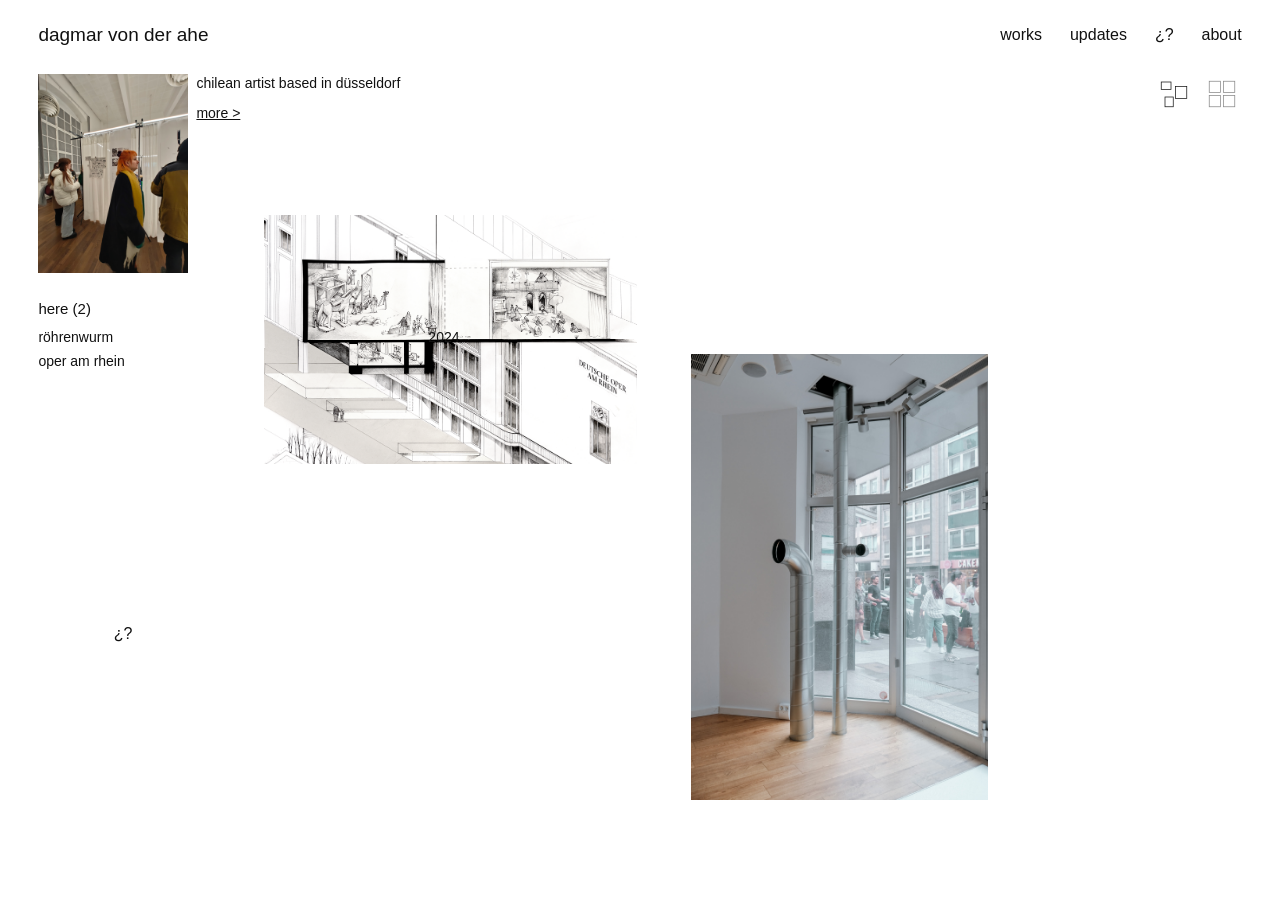
==== index.html @ 5eaac3ed "Add files via upload" ====
<!doctype html><html lang="en"><head><meta charset="utf-8"><meta name="viewport" content="width=device-width,initial-scale=1"><meta name="description" content="Dagmar von der Ahe — artistic and architectural practice"><title>Dagmar von der Ahe — Archive</title><link rel="stylesheet" href="style.css?v=22"><script defer src="script.js?v=22"></script></head><body><header><a class="brand" href="#home">Dagmar von der Ahe<span></span></a><nav aria-label="Main navigation"><a href="#works">Works</a><a href="#news">Updates</a><a href="#notebook" aria-label="Notebook">¿?</a><a href="#about">About</a></nav></header><main id="app" tabindex="-1"><p>Loading archive…</p><noscript>Please enable JavaScript to view the portfolio.</noscript></main><dialog id="project-dialog" aria-labelledby="project-title"><div class="dialog-bar"><button id="close-project" type="button" aria-label="Close project">×</button></div><div id="project-content"></div></dialog><dialog id="lightbox" aria-label="Image gallery"><button id="light-close" aria-label="Close gallery">×</button><button id="light-prev" aria-label="Previous image">&lt;</button><figure><img id="light-image" alt=""><figcaption id="light-caption"></figcaption></figure><button id="light-next" aria-label="Next image">&gt;</button></dialog></body></html>
---- style.css ----
:root{--paper:#f3f1eb;--ink:#24251f;--line:#b8b6ad;--accent:#a43e27}*{box-sizing:border-box}body{margin:0;background:var(--paper);color:var(--ink);font:13px/1.6 'Courier New',Courier,monospace;min-height:100vh;display:flex;flex-direction:column;padding:24px 4vw}a{color:inherit;text-decoration:none}a:hover,button:hover{color:var(--accent)}a:focus-visible,button:focus-visible{outline:2px solid var(--accent);outline-offset:4px}header,footer{display:flex;justify-content:space-between;align-items:baseline;gap:16px;border-bottom:1px solid var(--ink);padding:8px 0 16px}header nav{display:flex;gap:22px}.brand{font-weight:bold}.brand span,.muted{color:#67665f;font-weight:normal}main{flex:1;max-width:1600px;width:100%;margin:auto;padding:55px 0 90px}footer{border-top:1px solid var(--ink);border-bottom:0;font-size:11px;padding:12px 0}h1,h2,p{margin:0}h1{font-size:clamp(25px,4vw,53px);line-height:1.12;font-weight:400;letter-spacing:-.065em}h2{font-size:15px;font-weight:400}.intro{display:grid;grid-template-columns:1fr 1fr;gap:32px;align-items:end;margin-bottom:70px}.intro p{max-width:440px}.eyebrow{font-size:11px;text-transform:uppercase;letter-spacing:.07em;color:var(--accent);margin-bottom:12px}.toolbar{display:flex;justify-content:space-between;align-items:center;border-bottom:1px solid var(--ink);padding:8px 0;gap:12px}button{font:inherit;color:inherit;background:none;border:0;cursor:pointer;padding:4px 8px}button[aria-pressed=true]{background:var(--ink);color:var(--paper)}.archive{display:grid;grid-template-columns: minmax(0,1.5fr) minmax(0,1fr);gap:4vw}.project-row{display:grid;grid-template-columns:38px 58px 1fr minmax(80px,120px) 18px;gap:10px;align-items:baseline;border-bottom:1px solid var(--line);padding:17px 0}.project-row:hover,.project-row:focus{color:var(--accent)}.project-row .name{font-size:15px}.preview{position:sticky;top:25px;align-self:start;padding-top:20px}.frame{position:relative;aspect-ratio:4/3;background:#e5e2d9;overflow:hidden;display:flex;align-items:center;justify-content:center}.frame img{width:100%;height:100%;object-fit:cover}.placeholder{width:100%;height:100%;display:flex;align-items:center;justify-content:center;position:relative;color:#77766c;background:repeating-linear-gradient(135deg,transparent 0 28px,#d9d6cc 29px 30px,transparent 31px 58px)}.placeholder:after{content:'IMAGE PENDING';background:var(--paper);padding:6px 10px;font-size:10px;letter-spacing:.1em}.preview-caption{display:flex;justify-content:space-between;gap:8px;margin-top:10px}.grid{display:grid;grid-template-columns:repeat(3,minmax(0,1fr));gap:42px 24px;padding-top:24px}.tile:nth-child(3n+2){margin-top:36px}.tile .name{display:block;margin-top:8px;font-size:15px}.detail-top{display:grid;grid-template-columns:1fr 1fr;gap:40px;margin:45px 0}.description{white-space:pre-wrap;max-width:65ch}.gallery{display:grid;grid-template-columns:1fr 1fr;gap:24px;margin-top:35px}.gallery img{width:100%;height:auto;display:block}.gallery figure{margin:0}.back{display:inline-block;border-bottom:1px solid;margin-bottom:15px}.news-item{padding:24px 0;border-bottom:1px solid var(--line)}.news-item p{white-space:pre-wrap}.info{max-width:680px}.info h1{margin-bottom:35px}.info p{white-space:pre-wrap;margin-bottom:24px}.error{padding:25px;border:1px solid var(--accent)}@media(max-width:760px){body{padding:14px 5vw}header{flex-wrap:wrap}header nav{gap:16px}.brand span{display:none}main{padding:35px 0 60px}.intro,.detail-top{grid-template-columns:1fr;gap:16px;margin-bottom:32px}.archive{grid-template-columns:1fr}.preview{display:none}.project-row{grid-template-columns:28px 44px 1fr 15px;gap:7px}.project-row .category{display:none}.grid{grid-template-columns:1fr 1fr;gap:24px 14px}.tile:nth-child(3n+2){margin-top:0}.gallery{grid-template-columns:1fr}footer{flex-wrap:wrap}}@media(prefers-reduced-motion:no-preference){a,button{transition:color .15s}}
/* V3: readable editorial typography, expressive layout */
:root{--paper:#f5f2e9;--ink:#22231f;--line:#aaa99f;--accent:#9e3524;--mono:ui-monospace,'Courier New',monospace}
body{font:17px/1.65 Arial,Helvetica,sans-serif;padding:24px 5vw;max-width:1800px;margin:auto}.brand{font:600 19px/1.3 Arial,Helvetica,sans-serif}.brand span{display:none}header nav{gap:28px}header nav a{font-size:16px;padding:7px 0}header{align-items:center}main{padding-top:64px}h1{font-size:clamp(38px,6.3vw,88px);letter-spacing:-.055em;line-height:1.02;max-width:13ch}h2{font-size:22px;line-height:1.3}.intro{grid-template-columns:minmax(0,1.7fr) minmax(0,1fr);align-items:end;gap:5vw;margin-bottom:80px}.intro p:not(.eyebrow){font-size:19px;line-height:1.55;max-width:34ch}.eyebrow,.muted,.preview-caption,footer{font-family:var(--mono);font-size:13px;color:#55564e;letter-spacing:0}.eyebrow{color:var(--accent);margin-bottom:18px}.toolbar{padding:12px 0;font-size:15px;font-weight:600}.toolbar button{font-weight:400;padding:8px 14px}.archive{grid-template-columns:minmax(0,1.25fr) minmax(0,1fr);gap:5vw}.project-row{grid-template-columns:30px minmax(0,1fr) 56px 24px;gap:12px;padding:24px 0;align-items:center}.project-row .name{grid-column:2;grid-row:1;font-size:clamp(19px,2.2vw,29px);line-height:1.2;letter-spacing:-.035em}.project-row .number{grid-column:1;grid-row:1;font:13px var(--mono)}.project-row .year{grid-column:3;grid-row:1;font:13px var(--mono)}.project-row .category{grid-column:2;grid-row:2;font-size:13px}.project-row .arrow{grid-column:4;grid-row:1;font-size:22px}.project-row:hover,.project-row:focus-visible{background:#eae5d9}.preview{padding-top:24px}.preview .frame{aspect-ratio:4/5;max-height:65vh}.preview-caption{border-left:3px solid var(--accent);padding-left:12px}.placeholder:after{font:12px var(--mono);letter-spacing:0}.grid{grid-template-columns:repeat(12,minmax(0,1fr));gap:44px 24px}.tile{grid-column:span 6}.tile:nth-child(3n+2){margin-top:65px;grid-column:span 5}.tile:nth-child(3n+3){grid-column:span 7}.tile .name{font-size:23px;line-height:1.3}.detail-top{align-items:start}.description,.info p{font-size:19px;line-height:1.7;max-width:60ch}.detail-top+ .frame{aspect-ratio:auto;min-height:180px}.detail-top+ .frame img{height:auto;max-height:85vh;object-fit:contain}.detail-top+ .frame .placeholder{min-height:260px}.gallery figcaption{font:13px/1.5 var(--mono);padding-top:8px}.back{font-size:16px}.news-item h2{margin:8px 0}.info h1{max-width:none}.info a{text-decoration:underline}footer{color:#55564e}button:focus-visible,a:focus-visible{outline-offset:3px}
@media(max-width:760px){body{padding:16px 5vw;font-size:16px}header nav{gap:18px}.brand{font-size:18px}main{padding-top:44px}.intro{grid-template-columns:1fr;gap:24px;margin-bottom:42px}.intro p:not(.eyebrow){font-size:17px}.archive{grid-template-columns:1fr}.project-row{grid-template-columns:24px minmax(0,1fr) 44px 18px;gap:7px;padding:19px 0}.project-row .name{font-size:22px}.project-row .category{display:block}.grid{grid-template-columns:1fr;gap:32px}.tile,.tile:nth-child(3n+2),.tile:nth-child(3n+3){grid-column:1;margin:0}.detail-top{grid-template-columns:1fr}.description,.info p{font-size:17px}.toolbar button{padding:6px 9px}}

/* V4 — white, Helvetica Roman throughout */
:root{--paper:#fff;--ink:#171717;--line:#d0d0d0;--accent:#171717;--mono:Helvetica,Arial,sans-serif}
body,.brand,.eyebrow,.muted,.preview-caption,footer,.project-row .number,.project-row .year,.placeholder:after,.gallery figcaption{font-family:Helvetica,Arial,sans-serif;font-weight:400}
.toolbar,.brand{font-weight:400}h1{letter-spacing:-.045em} .project-row .name{letter-spacing:-.025em} .eyebrow,.muted,.preview-caption,footer{color:#555} .project-row:hover,.project-row:focus-visible{background:#f5f5f5} .project-row:hover .name{text-decoration:underline;text-underline-offset:4px} .frame{background:#f5f5f5}.placeholder{color:#666;background:repeating-linear-gradient(135deg,transparent 0 28px,#e5e5e5 29px 30px,transparent 31px 58px)}.preview-caption{border-left:1px solid #171717}.toolbar button[aria-pressed=true]{background:#171717;color:#fff}

/* Homepage portrait and short biography */
.home-bio{grid-template-columns:minmax(0,1fr) minmax(0,1fr);align-items:center;gap:clamp(24px,5vw,80px);margin-bottom:70px}.home-bio .intro-photo{aspect-ratio:4/3;width:100%;max-width:460px}.home-bio .bio-copy{max-width:390px}.home-bio .bio-copy p{font-size:17px;line-height:1.55;max-width:38ch;white-space:pre-wrap}.bio-copy a{display:inline-block;font-size:14px;margin-top:18px;text-decoration:underline;text-underline-offset:3px}.home-bio .placeholder:after{content:'ADD A PHOTOGRAPH'}@media(max-width:760px){.home-bio{grid-template-columns:1fr;gap:24px;margin-bottom:42px}.home-bio .intro-photo{max-width:100%}.home-bio .bio-copy p{font-size:16px}}

/* V6: scattered project photographs, without obscuring the biography or index. */
.scatter-section{margin:0 0 64px}.scatter-heading{display:flex;justify-content:space-between;align-items:center;font-size:14px;color:#555}.scatter-heading button{text-decoration:underline;text-underline-offset:3px}.scatter-field{position:relative;height:clamp(440px,52vw,680px);margin-top:12px}.scatter-card{position:absolute;left:var(--x);top:var(--y);width:var(--w);display:block;font-size:12px;line-height:1.35}.scatter-photo{width:100%;aspect-ratio:4/3;overflow:hidden;background:#f5f5f5}.scatter-photo img{width:100%;height:100%;object-fit:contain;display:block}.scatter-card span{display:block;margin-top:6px;overflow-wrap:anywhere}.scatter-card:hover span,.scatter-card:focus-visible span{text-decoration:underline}.scatter-empty{display:grid;place-items:center;height:100%;color:#777;font-size:11px}.scatter-card:hover img{opacity:.82}.home-bio{margin-bottom:40px}@media(max-width:760px){.scatter-field{height:var(--mobile-height)}.scatter-card{left:var(--mx);top:var(--my);width:38%;max-width:170px}.scatter-photo{height:110px;aspect-ratio:auto}.scatter-section{margin-bottom:30px}.scatter-card span{font-size:12px}.home-bio{margin-bottom:30px}}
/* V7: full-page exhibition canvas, ordered alternative, and project dialog */
body{max-width:none;padding:18px 3vw;font:16px/1.5 Helvetica,Arial,sans-serif}header{padding:5px 0 14px}main{max-width:none;padding:20px 0 35px}.wall-tools{display:flex;justify-content:space-between;align-items:center;gap:12px;font-size:14px;margin-bottom:18px}.wall-tools button{border:1px solid #171717;padding:7px 12px;margin-left:5px}.wall{position:relative;width:100%;isolation:isolate}.wall-bio{position:absolute;top:0;left:0;width:57%;display:grid;grid-template-columns:minmax(90px,130px) minmax(0,330px);gap:18px;align-items:start;font-size:14px;line-height:1.5}.wall-bio a{display:inline-block;margin-top:10px;text-decoration:underline}.wall-portrait{aspect-ratio:4/3;background:#f5f5f5;overflow:hidden}.wall-portrait img{width:100%;height:100%;object-fit:cover}.wall-portrait .placeholder:after{content:'Portrait';font-size:11px}.wall-card{position:absolute;display:block;font-size:13px;line-height:1.3}.wall-card>span{display:block;margin-top:6px;overflow-wrap:anywhere}.wall-card small{display:block;color:#555;font-size:11px;margin-top:3px}.wall-card:hover>span{text-decoration:underline}.wall-photo{aspect-ratio:4/3;background:#f5f5f5;overflow:hidden}.wall-photo img{width:100%;height:100%;object-fit:contain;display:block}.wall-empty{display:grid;place-items:center;height:100%;color:#666;font-size:11px}.wall.ordered{display:grid;grid-template-columns:repeat(auto-fit,minmax(175px,1fr));gap:30px;min-height:0!important}.ordered .wall-bio{position:static;grid-column:1/-1;width:100%;margin-bottom:12px}.ordered .wall-card{position:static;width:100%!important}.ordered .wall-photo{aspect-ratio:4/3}.modal-open{overflow:hidden}dialog{border:1px solid #171717;background:#fff;color:#171717;width:min(900px,calc(100% - 36px));max-height:90dvh;padding:0;overflow:auto;font:16px/1.6 Helvetica,Arial,sans-serif}dialog::backdrop{background:rgba(255,255,255,.82)}.dialog-bar{position:sticky;top:0;background:#fff;display:flex;justify-content:space-between;align-items:center;border-bottom:1px solid #ddd;padding:12px 24px;z-index:2;font-size:14px}.dialog-bar button{border:1px solid #171717}#project-content{padding:30px clamp(20px,5vw,60px) 50px}.modal-heading h1{font-size:clamp(30px,5vw,54px);max-width:none;margin:12px 0 24px}.modal-heading p{margin:12px 0}.modal-cover{margin-top:28px}.modal-cover img{display:block;width:100%;max-height:70vh;object-fit:contain}.modal-heading .description{font-size:17px}dialog .gallery{gap:18px}@media(max-width:760px){body{padding:14px 4vw}.wall-bio{width:100%;grid-template-columns:90px 1fr;gap:14px;font-size:13px}.wall-tools{font-size:12px}.wall-tools button{padding:6px 9px}.wall.ordered{grid-template-columns:repeat(2,minmax(0,1fr));gap:18px}.wall-card{font-size:12px}.wall-card small{font-size:10px}.dialog-bar{padding:10px 16px}}
/* V8: larger photographic fragments, readable archive and category controls. */
.wall-bio{width:min(580px,65%);z-index:3;grid-template-columns:minmax(95px,145px) minmax(0,1fr);gap:16px;pointer-events:none}.wall-bio a,.wall-bio button,.wall-bio .wall-portrait{pointer-events:auto}.wall-bio .bio-text p,.wall-bio .bio-text>a,.bio-works h2,.bio-works .works-table th,.bio-works .works-table td{background:rgba(255,255,255,.94)}.bio-works{grid-column:1/-1;max-width:580px}.bio-works h2{font-size:15px;padding:8px 0}.wall-card{z-index:1;font-size:14px}.wall-card:hover,.wall-card:focus-visible{z-index:4}.wall-photo{aspect-ratio:4/3;background:transparent}.wall-card>span,.wall-card small{background:#fff;width:fit-content}.wall-card img{object-fit:contain}.ordered-archive h1{font-size:32px;margin:12px 0 24px}.category-filters{display:flex;flex-wrap:wrap;align-items:center;gap:12px 20px;margin-bottom:24px;font-size:14px}.category-filters label{cursor:pointer;white-space:nowrap}.category-filters input{accent-color:#171717}.category-filters button{text-decoration:underline}.works-table{width:100%;border-collapse:collapse;text-align:left;font-size:14px;table-layout:auto}.works-table th{font-weight:400;color:#555;border-bottom:1px solid #171717}.works-table th button{padding:8px 0;text-align:left}.works-table td{border-bottom:1px solid #ddd;padding:9px 10px 9px 0;vertical-align:middle}.works-table a{display:inline-block}.works-table a:hover{text-decoration:underline}.works-table th:nth-last-child(2){min-width:50px}.works-table.with-thumbs{font-size:17px}.with-thumbs td{padding:12px 16px 12px 0}.table-thumb{width:100px;aspect-ratio:4/3;display:block!important;background:#f5f5f5}.table-thumb img{width:100%;height:100%;object-fit:contain;display:block}.table-thumb .placeholder:after{content:''}.bio-works .works-table{font-size:13px}.bio-works .works-table td{padding:6px 8px 6px 0}.bio-works .works-table a{margin:0;text-decoration:none}.bio-works .works-table a:hover{text-decoration:underline}@media(max-width:650px){.wall-bio{width:100%;grid-template-columns:90px 1fr;position:absolute}.wall-card{font-size:12px}.works-table.with-thumbs{font-size:13px}.with-thumbs td{padding:8px 5px 8px 0}.table-thumb{width:58px}.works-table th button{font-size:12px}.bio-works .works-table{font-size:12px}.category-filters{gap:8px 12px}}
/* V9 */
header{border-bottom:0} .wall-tools button,.wall-tools button[aria-pressed=true]{border:0;background:transparent;color:#171717;padding:5px 8px}.wall-tools button svg{width:30px;height:30px;display:block}.wall-tools button[aria-pressed=false]{opacity:.5}.wall-tools button:hover{opacity:1}.wall-bio .bio-text p,.wall-bio .bio-text>a,.bio-works h2,.bio-works td,.bio-works th{background:transparent!important}.bio-works ul{list-style:none;padding:0;margin:0}.bio-works li{margin:5px 0}.bio-works li a{margin:0;text-decoration:none}.bio-works li a:hover{text-decoration:underline}.bio-works h2{margin-bottom:8px}.wall-card>span,.wall-card small{background:transparent}.wall-card:hover,.wall-card:focus-visible{z-index:2}.wall-bio .bio-text{pointer-events:none}.wall-bio a{pointer-events:auto}.dialog-bar{border:0;justify-content:flex-end;padding:8px 18px;height:48px}.dialog-bar button{border:0;background:none;font-size:28px;line-height:1}.modal-heading h1{font-size:36px;letter-spacing:-.025em;margin:0 0 18px}.modal-heading .description{font-size:16px;line-height:1.55;white-space:pre-wrap;max-width:70ch}#project-content{padding:0 clamp(20px,5vw,60px) 45px}.project-meta{display:grid;grid-template-columns:repeat(auto-fit,minmax(135px,1fr));gap:12px 24px;margin:0 0 24px;font-size:14px}.project-meta dt{color:#666}.project-meta dd{margin:0;white-space:pre-wrap}.project-gallery{display:grid;grid-template-columns:repeat(2,minmax(0,1fr));gap:28px;margin-top:30px;align-items:start}.project-gallery figure{margin:0}.project-gallery figure:first-child{grid-column:1/-1}.image-open{display:block;width:100%;padding:0;cursor:zoom-in}.image-open img{display:block;width:100%;height:auto;object-fit:contain}.project-gallery figcaption{font-size:12px;margin-top:6px;color:#555}#lightbox{width:100%;max-width:none;height:100%;max-height:none;border:0;padding:40px 55px;overflow:hidden}#lightbox[open]{display:flex;align-items:center;justify-content:center}#lightbox figure{margin:0;max-width:100%;max-height:100%;display:flex;flex-direction:column;align-items:center}#light-image{display:block;max-width:100%;max-height:calc(100dvh - 110px);object-fit:contain}#light-caption{font-size:12px;margin-top:8px}#light-close,#light-prev,#light-next{position:absolute;background:white;font-size:32px;line-height:1;z-index:1}#light-close{right:16px;top:12px}#light-prev{left:8px;top:48%}#light-next{right:8px;top:48%}.about-page,.news-page{max-width:950px}.about-top{display:grid;grid-template-columns:minmax(100px,240px) minmax(0,1fr);gap:30px;align-items:start}.about-top img{width:100%;height:auto}.about-top .placeholder{aspect-ratio:3/4}.about-top h1,.news-page h1{font-size:18px;letter-spacing:0;margin:0 0 16px}.about-top p{white-space:pre-wrap;font-size:16px;max-width:65ch}.about-links{display:flex;gap:20px;margin-top:20px}.about-links a{text-decoration:underline}.cv-section{margin-top:36px}.cv-section h2{font-size:16px;margin-bottom:12px}.cv-row{display:grid;grid-template-columns:110px 1fr;gap:20px;margin:9px 0;font-size:15px}.cv-row span,.cv-row p{color:#555}.news-filters{display:flex;flex-wrap:wrap;gap:12px;margin:18px 0 30px}.news-filters button{padding:0;background:none;color:#666}.news-filters button[aria-pressed=true]{color:#171717;text-decoration:underline}.news-row{display:grid;grid-template-columns:minmax(100px,230px) 1fr;gap:24px;margin:0 0 32px}.news-row img{width:100%;height:auto}.news-row .placeholder{aspect-ratio:4/3}.news-row h2{font-size:18px;margin:6px 0}.news-row small{color:#666}.news-row p{margin:3px 0}.news-row a:hover{text-decoration:underline}@media(max-width:650px){.project-gallery{grid-template-columns:1fr}.modal-heading h1{font-size:27px}.about-top{grid-template-columns:100px 1fr;gap:14px}.cv-row{grid-template-columns:75px 1fr;gap:12px}.news-row{grid-template-columns:100px 1fr;gap:14px}#lightbox{padding:40px 30px}.wall-tools button svg{width:26px;height:26px}}
/* V10 */
.wall-card{visibility:hidden}.wall-photo{aspect-ratio:auto;background:transparent;overflow:visible}.wall-photo img{width:100%;height:auto;object-fit:contain;display:block}.wall-bio{z-index:5}.bio-works li{display:grid;grid-template-columns:minmax(0,1fr) auto;gap:18px;align-items:baseline}.bio-works li span{white-space:nowrap}.bio-works ul{max-width:480px}.wall-card:focus-visible,.wall-card:hover{z-index:4}.project-grid,.related-grid{display:grid;grid-template-columns:repeat(4,minmax(0,1fr));gap:30px 22px}.square-cover{aspect-ratio:1;overflow:hidden;background:#f5f5f5}.square-cover img{display:block;width:100%;height:100%;object-fit:cover}.grid-project span,.related-grid span{display:block;margin-top:7px}.grid-project small,.related-grid small{display:block;color:#555;font-size:12px}.grid-project:hover span,.related-grid a:hover span{text-decoration:underline}.ordered-archive h1{font-size:18px;letter-spacing:0}#project-dialog{border:0;border-radius:12px;box-shadow:0 12px 65px rgba(0,0,0,.16)}#project-dialog::backdrop{background:rgba(255,255,255,.62)}.modal-heading h1{font-size:26px;letter-spacing:0}.more-works{margin-top:55px}.more-works nav{display:flex;justify-content:space-between;margin-bottom:35px}.more-works h2{margin-bottom:15px}.related-grid{gap:14px;font-size:13px}.dialog-bar{border:0}#lightbox{border-radius:0;box-shadow:none}.brand{font-weight:400}#lightbox [hidden]{display:none!important}@media(max-width:950px){.project-grid{grid-template-columns:repeat(3,minmax(0,1fr))}}@media(max-width:650px){.project-grid,.related-grid{grid-template-columns:repeat(2,minmax(0,1fr));gap:18px 12px}.bio-works ul{max-width:100%}.modal-heading h1{font-size:24px}}
/* V11: compact, light exhibition */
:root{--paper:#fff;--ink:#111;--accent:#111}body{background:#fff;color:#111;font-family:Helvetica,Arial,sans-serif;padding:16px 3vw}header{border:0;padding:0 0 8px}header .brand{color:#111;text-decoration:none}header .brand .surname{color:inherit;transition:color .18s}header .brand:hover .surname,header .brand:focus-visible .surname{color:#bcbcbc;font-style:italic}main{padding:12px 0 24px}body.home-page{height:100dvh;min-height:0;overflow:hidden}body.home-page main{display:flex;flex-direction:column;min-height:0;padding:0;margin:0 auto} .wall-tools{margin:0 0 4px;padding:0;flex:none;border:0}.wall-tools button{padding:0 5px}.wall{flex:1;min-height:0!important;overflow:hidden}.wall-bio{width:min(35%,440px);grid-template-columns:minmax(65px,100px) minmax(0,1fr);gap:8px;line-height:1.4;font-size:14px}.wall-bio .bio-text p{margin:0;white-space:pre-wrap}.bio-works{margin-top:12px}.bio-works h2{padding:0;margin:0 0 10px}.bio-works li{margin:4px 0}.bio-works li[hidden],.view-more[hidden]{display:none!important}.wall-card .hover-title{opacity:0;display:block;margin-top:4px;font-size:12px;background:transparent;line-height:1.2;transition:opacity .12s;text-decoration:none}.wall-card:hover .hover-title,.wall-card:focus-visible .hover-title{opacity:1;text-decoration:none}.home-grid .home-images{position:absolute;left:39%;right:0;top:0;bottom:0;display:grid;grid-template-columns:repeat(3,minmax(0,1fr));grid-template-rows:repeat(3,minmax(0,1fr));gap:8px 14px;align-content:start}.home-grid .wall-card{position:relative;visibility:visible;width:100%;min-height:0;max-width:100%;align-self:start}.home-grid .wall-photo{height:min(100%,calc((100dvh - 170px)/3));aspect-ratio:1;width:auto;max-width:100%;overflow:hidden}.home-grid .wall-photo img{width:100%;height:100%;object-fit:cover}.table-thumb{aspect-ratio:1}.table-thumb img{object-fit:cover}.selected-filter{display:block;margin:10px 0}.project-meta{display:flex;flex-direction:column;gap:0;font-size:13px;line-height:17px;margin:0 0 16px}.project-meta>div{display:grid;grid-template-columns:105px 1fr;gap:10px}.modal-heading h1{font-size:24px;margin-bottom:12px}.modal-heading .description{font-size:15px}.dialog-bar{height:36px;padding:4px 18px}#project-dialog::backdrop,#lightbox::backdrop{background:rgba(255,255,255,.25)}#lightbox{background:transparent}#light-close,#light-next,#light-prev{background:transparent}*{scrollbar-width:thin;scrollbar-color:#dedede #fff}*::-webkit-scrollbar{width:4px;height:4px}*::-webkit-scrollbar-track{background:#fff}*::-webkit-scrollbar-thumb{background:#dedede;border-radius:4px}.notebook{max-width:1100px;margin:30px auto}.note{margin-bottom:65px;line-height:1.55}.note.small{width:28%}.note.medium{width:48%}.note.large{width:75%}.note.left{margin-right:auto}.note.centre{margin-left:auto;margin-right:auto}.note.right{margin-left:auto}.note h2{margin-bottom:8px}.note p{white-space:pre-wrap;margin-bottom:12px}.note figure{margin:12px 0}.note figcaption,.note small{font-size:12px;color:#777}.wandering{position:fixed;opacity:0;pointer-events:none;transition:opacity .7s;font-size:19px;z-index:8}.wandering:hover{text-decoration:underline} @media(pointer:fine){body,a,button,button.image-open,button:hover,a:hover,label{cursor:url("data:image/svg+xml,%3Csvg xmlns='http://www.w3.org/2000/svg' width='11' height='11'%3E%3Ccircle cx='5.5' cy='5.5' r='4.5' fill='%234930FF'/%3E%3C/svg%3E") 5 5,auto}a:hover,button:hover,label:hover{cursor:url("data:image/svg+xml,%3Csvg xmlns='http://www.w3.org/2000/svg' width='11' height='11'%3E%3Ccircle cx='5.5' cy='5.5' r='4' fill='none' stroke='%234930FF'/%3E%3C/svg%3E") 5 5,pointer}}
@media(max-width:650px){body.home-page{height:auto;overflow:auto;min-height:100dvh}.wall{min-height:650px!important;flex:auto}.wall-bio{width:46%;grid-template-columns:1fr;font-size:12px}.wall-portrait{width:60px}.home-grid .home-images{left:51%;grid-template-columns:1fr;grid-template-rows:repeat(3,minmax(0,1fr))}.home-grid .wall-photo{height:auto;width:100%;aspect-ratio:1}.note.small,.note.medium,.note.large{width:85%}header nav{gap:10px}header{gap:8px}.brand{font-size:13px}}

/* V12 */
header .brand .surname{display:inline;color:inherit;font-style:normal;font-weight:400}header .brand:hover .surname,header .brand:focus-visible .surname{color:#bcbcbc;font-style:italic}.wandering{font-size:16px;line-height:1.4;opacity:1;pointer-events:auto;transition:none;z-index:3}.wandering[hidden]{display:none!important}.more-works h2,.more-works nav{font-size:12px;font-weight:400;line-height:1.4}.more-works h2{margin-bottom:12px}.more-works nav{margin-bottom:20px}.category-filters{display:flex;flex-wrap:wrap;gap:16px;margin:16px 0 24px}.category-filters button{background:none;color:#777;padding:0;font-size:14px}.category-filters button[aria-pressed=true]{background:none;color:#111;text-decoration:underline;text-underline-offset:4px}.view-more{color:#999;font-size:inherit;text-decoration:none!important}.view-more:hover{color:#111}.ordered-archive .project-grid{margin-top:8px}.grid-project span{font-size:14px}.grid-project small{font-size:12px}.wall-card .hover-title{background:transparent}.home-grid .wall-photo{height:auto;aspect-ratio:1;width:min(100%,calc((100dvh - 180px)/3))}.home-grid .wall-photo img{width:100%;height:100%;object-fit:cover}@media(max-width:650px){header .brand .surname{display:inline}.wandering{font-size:16px}.home-grid .wall-photo{width:100%}}

/* V13 */
.wall-tools{position:absolute;top:0;right:0;width:max-content;z-index:6;margin:0}.wall-bio{top:0}.home-grid .home-images{top:40px}.project-gallery{gap:6px;margin-top:18px}.project-gallery figcaption{margin-top:3px}.project-gallery figure{margin:0}#lightbox::backdrop{background:rgba(255,255,255,.20)}#lightbox{padding:36px 48px}#lightbox figure{max-width:100%}#light-image{max-width:calc(100vw - 96px);max-height:calc(100dvh - 105px)}#light-close,#light-prev,#light-next{padding:0;width:24px;height:24px;font-size:24px;line-height:24px;transform:none;border:0;background:transparent}.notebook{position:relative;width:100%;max-width:none;margin:12px 0 0}.note{position:absolute;margin:0!important;max-width:100%;background:transparent}.note figure{margin:4px 0}.note img{display:block;width:100%;height:auto}.note h2,.note p{position:relative;z-index:1}.note:focus-within{z-index:2}@media(max-width:650px){.wall-tools{top:0}.home-grid .home-images{top:36px}.notebook{height:auto!important;display:flex;flex-direction:column;gap:12px}.note{position:relative;left:auto!important;top:auto!important;width:85%!important}.note.right{align-self:flex-end}.note.centre{align-self:center}.note.large{width:100%!important}.note.small{width:65%!important}#lightbox{padding:24px 36px}#light-image{max-width:calc(100vw - 72px)}}

/* V14: consistent page starts, independent portrait size and uncropped home grid */
main,body.home-page main{padding-top:12px;margin-top:0}.notebook{margin-top:0}.ordered-archive,.about-page,.news-page{margin-top:0}.ordered-archive>h1,.news-page>h1{margin-top:0}.wall-bio{--portrait-width:150px;grid-template-columns:minmax(0,var(--portrait-width)) minmax(0,1fr)}.wall-bio.portrait-XS{--portrait-width:75px}.wall-bio.portrait-S{--portrait-width:100px}.wall-bio.portrait-M{--portrait-width:125px}.wall-bio.portrait-L{--portrait-width:150px}.wall-bio.portrait-XL{--portrait-width:185px}.wall-portrait{width:100%;aspect-ratio:auto;background:transparent}.wall-portrait img{height:auto;object-fit:contain}.wall-portrait .placeholder{aspect-ratio:4/3}.home-grid .wall-photo{width:100%;height:auto;aspect-ratio:auto;overflow:visible}.home-grid .wall-photo img{display:block;width:auto;max-width:100%;height:auto;max-height:calc((100dvh - 190px)/3);object-fit:contain}.modal-heading h1{margin-bottom:28px}.news-filters{gap:16px}.news-filters button{font-size:14px;color:#777}.news-filters button[aria-pressed=true]{color:#111;text-underline-offset:4px}img{-webkit-user-drag:none;-webkit-touch-callout:none;user-select:none}.note img{cursor:inherit}@media(max-width:650px){.wall-bio{grid-template-columns:1fr}.wall-portrait{width:min(100%,var(--portrait-width))}.home-grid .wall-photo img{max-height:none;width:100%;height:auto}}

@media(max-width:650px){.note.extra-small{width:42%!important}.note.extra-large{width:100%!important}.note.auto:nth-child(even){align-self:flex-end}}

/* V16 */
.home-grid .home-images{display:block;gap:6px}.home-grid .wall-card{position:absolute;max-width:none}.home-grid .wall-photo{width:100%;height:auto;max-width:none}.home-grid .wall-photo img{width:100%;height:auto;max-height:none;max-width:none;object-fit:contain}.home-grid .hover-title{position:absolute;top:100%;left:0;margin-top:4px;z-index:8;background:#fff!important;pointer-events:none}.home-grid .wall-card:hover,.home-grid .wall-card:focus-visible{z-index:8}#lightbox::backdrop{background:rgba(255,255,255,.5)}body.gallery-open #close-project{visibility:hidden} 

/* V17 */
body{padding-left:var(--v17-margin,3vw);padding-right:var(--v17-margin,3vw)}.project-gallery{gap:var(--v17-gap,6px)}#lightbox::backdrop{background:rgba(255,255,255,var(--v17-white,.5))}.project-grid{grid-template-columns:repeat(var(--v17-cols,4),minmax(0,1fr))}.square-cover{position:relative}.square-cover .hover-cover{position:absolute;inset:0;opacity:0;transition:opacity .15s}.grid-project:hover .hover-cover,.grid-project:focus-visible .hover-cover{opacity:1}.project-gallery .media-full{grid-column:1/-1}.project-gallery video,.note video{display:block;width:100%;height:auto}.year-toggle{background:none;color:#777;font-size:13px;padding:0;margin-bottom:15px}.year-toggle[aria-pressed=true]{text-decoration:underline;color:#111}.year-group{margin-bottom:32px}.year-group h2{font-weight:400;font-size:15px}.normal-cursor,.normal-cursor *{cursor:auto!important}.normal-cursor a,.normal-cursor button{cursor:pointer!important}@media(max-width:950px){.project-grid{grid-template-columns:repeat(3,minmax(0,1fr))}}@media(max-width:650px){.project-grid{grid-template-columns:repeat(2,minmax(0,1fr))}}

/* v18 */
.about-page>h1{font-size:18px;letter-spacing:0;margin:0 0 16px} #lightbox{touch-action:pan-y pinch-zoom}#light-close{width:44px;height:44px;line-height:44px;font-size:26px} .youtube{width:100%;aspect-ratio:16/9;background:#f3f3f3;margin:18px 0;display:grid;place-items:center}.youtube iframe{width:100%;height:100%;border:0}.youtube-play{padding:12px 18px;text-decoration:underline}.home-grid .hover-title{background:transparent!important}@media(pointer:coarse){#light-prev,#light-next{display:none!important}#lightbox{padding:48px 48px}#light-image{max-width:calc(100vw - 96px);max-height:calc(100dvh - 115px)}}

/* v20: quiet home; pointer movement only. */
.wall-photo,.wall-card img{animation:none!important}
@media (hover:hover) and (pointer:fine) and (prefers-reduced-motion:no-preference){
  body.home-page .wall:not(.home-grid) .wall-photo{transition:transform 110ms ease-out}
}
#project-dialog{width:min(1320px,94vw);height:90dvh;max-height:90dvh;overflow:hidden;display:none}
#project-dialog[open]{display:flex;flex-direction:column}
#project-dialog .dialog-bar{flex:none}
#project-content{flex:1;min-height:0;padding:0 clamp(16px,3vw,44px) 20px;overflow:hidden}
.project-split{display:grid;grid-template-columns:minmax(0,1fr) minmax(0,2.15fr);gap:clamp(15px,3vw,45px);height:100%;min-height:0}
.project-info{overflow:auto;min-height:0;padding-right:8px}
.project-info .modal-heading h1{margin-bottom:18px}
.compact-meta{font-size:13px;color:#555;line-height:1.45;margin-bottom:16px}
.project-info .description{font-size:14px;line-height:1.5;margin-bottom:16px}
.extra-meta{font-size:13px;margin:15px 0}.extra-meta summary{cursor:pointer;color:#555}.extra-meta dl{margin-top:8px}
.project-info .more-works{margin-top:25px;font-size:12px}.project-info .more-works nav{margin-bottom:14px}
.project-info .related-grid{grid-template-columns:repeat(2,minmax(0,1fr));gap:10px}.project-info .related-grid small{font-size:11px}
.project-media{min-height:0;display:flex;flex-direction:column;gap:7px}
.project-stage{min-height:0;flex:1;display:flex;align-items:center;justify-content:center;touch-action:pan-y pinch-zoom}
.project-stage figure{margin:0;max-width:100%;width:100%;height:100%;display:flex;flex-direction:column;align-items:center;justify-content:center;min-height:0}
.project-stage .image-open{display:flex;align-items:center;justify-content:center;min-height:0;flex:1}
.project-stage .image-open img{width:auto;height:auto;max-width:100%;max-height:100%;object-fit:contain}
.project-stage figcaption{font-size:12px;color:#555;flex:none}
.project-stage .youtube{margin:0;max-height:100%;max-width:100%;width:min(100%,720px);height:auto;min-height:0}
.project-stage video{max-width:100%;max-height:100%}
.project-strip{display:flex;overflow-x:auto;gap:5px;flex:none;position:relative;padding:2px 0;scrollbar-width:thin}
.media-thumb{width:64px;height:52px;padding:0;flex:none;background:transparent!important;color:#111!important;opacity:.55}
.media-thumb[aria-pressed=true]{opacity:1;outline:1px solid #111;outline-offset:-1px}
.media-thumb img{width:100%;height:100%;object-fit:contain}
.video-thumb{height:100%;display:grid;place-items:center;background:#f2f2f2}
.media-nav{display:flex;justify-content:center;gap:16px;flex:none}.media-nav button{font-size:17px;padding:0 10px}
@media(max-width:700px){
#project-dialog{height:auto;max-height:92dvh;overflow:auto}#project-content{overflow:visible;flex:none}
.project-split{display:flex;flex-direction:column;height:auto;gap:18px}
.project-info{display:contents}.project-info .modal-heading{order:0}.project-media{order:1}.project-info .more-works{order:2}
.project-stage{height:45dvh;flex:none}.project-stage .youtube{max-height:40dvh}.media-thumb{width:56px;height:45px}
}

/* v21: borderless, fixed-height project gallery, original photo proportions. */
#project-dialog{border:0!important;outline:0!important;box-shadow:0 12px 65px rgba(0,0,0,.13);overflow:hidden}
#project-dialog .dialog-bar{border:0;outline:0}
#project-dialog .project-info{display:flex;flex-direction:column;min-height:0;overflow:hidden;padding-right:0}
.project-info-scroll{flex:1;min-height:0;overflow:hidden;scrollbar-width:none;overscroll-behavior:contain}
.info-pagination{display:flex;gap:12px;flex:none;font-size:12px}
.info-pagination[hidden]{display:none!important}
.info-pagination button:disabled{opacity:.25}
.project-stage figure{display:grid;grid-template-rows:minmax(0,1fr) auto;place-items:center;gap:3px}
.stage-photo{width:100%;height:100%;min-height:0;display:flex;align-items:center;justify-content:center;overflow:hidden}
.stage-photo img{width:auto;height:auto;max-width:100%;max-height:100%;object-fit:contain}
.project-strip{height:58px;min-height:58px;align-items:center;overflow-x:auto;overflow-y:hidden;gap:6px;padding:0;scrollbar-width:none}
.project-strip::-webkit-scrollbar{display:none}
.media-thumb{height:52px;width:auto;min-width:20px;padding:0;border:0!important;outline:0!important;flex:none;opacity:.55}
.media-thumb img{display:block;width:auto;height:52px;max-width:none;object-fit:contain}
.media-thumb[aria-pressed=true]{opacity:1;outline:0!important}
.media-thumb:focus-visible{box-shadow:inset 0 -2px #4930ff}
.media-thumb .video-thumb{width:72px}
.project-info .related-grid{display:flex;flex-wrap:wrap;gap:12px}
.project-info .related-grid a{max-width:45%}
.project-info .related-grid .square-cover{aspect-ratio:auto;background:none}
.project-info .related-grid .square-cover img{width:auto;height:auto;max-width:100%;max-height:100px;object-fit:contain}
@media(max-width:700px){
 #project-dialog{height:92dvh;max-height:92dvh;overflow:hidden}
 #project-content{flex:1;min-height:0;overflow:hidden;padding-bottom:12px}
 .project-split{height:100%;display:grid;grid-template-columns:minmax(0,1fr);grid-template-rows:minmax(0,35%) minmax(0,1fr);gap:8px}
 .project-info .more-works{margin-top:12px}
 .project-stage{height:auto;flex:1;min-height:0}
 .project-strip{height:46px;min-height:46px}
 .media-thumb,.media-thumb img{height:42px}
 .project-media{gap:4px}
}

/* v22: all text lowercase, one cover, fixed project composition. */
body,button,input,select,textarea{ text-transform:lowercase }
.wall-photo{position:relative}
.wall-photo .random-hover,.square-cover .random-hover{position:absolute;inset:0;width:100%;height:100%;object-fit:contain;background:#fff;pointer-events:none;z-index:2}
.square-cover .random-hover{object-fit:cover}
#project-dialog{border-radius:4px}
#project-content{display:flex;flex-direction:column;gap:10px}
.project-split{flex:1;min-height:0;height:auto}
.project-info-scroll{overflow-y:auto;overflow-x:hidden;scrollbar-width:thin;scrollbar-color:#eaeaea transparent}
.project-info-scroll::-webkit-scrollbar{width:2px}
.project-info-scroll::-webkit-scrollbar-thumb{background:#eaeaea}
.compact-meta{list-style:none;margin:0 0 14px;padding:0}
.project-info .project-meta{font-size:13px;margin:0 0 16px}
.project-info .project-meta>div{grid-template-columns:100px minmax(0,1fr)}
.stage-wrap{display:grid;grid-template-columns:20px minmax(0,1fr) 20px;align-items:center;flex:1;min-height:0}
.stage-wrap .project-stage{grid-column:2;grid-row:1;height:100%;width:100%;min-height:0}
.stage-prev,.stage-next{grid-row:1;align-self:center;padding:0;background:none;font-size:20px}
.stage-prev{grid-column:1}.stage-next{grid-column:3}
.stage-photo{touch-action:none;cursor:inherit;user-select:none}
.stage-photo img{pointer-events:none;transform-origin:center center}
.stage-photo.zoomed{cursor:grab}.stage-photo.zoomed:active{cursor:grabbing}
.project-stage figure{grid-template-rows:minmax(0,1fr)}
.project-strip{justify-content:flex-start;margin:0 20px}
#project-content>.more-works{display:flex;align-items:center;gap:10px;flex:none;margin:0;font-size:11px;min-height:38px;overflow:hidden}
#project-content>.more-works h2{font-size:11px;margin:0;white-space:nowrap;order:0}
#project-content>.more-works .related-grid{display:flex;gap:5px;flex:1;min-width:0;overflow-x:auto;overflow-y:hidden;align-items:center;order:1;scrollbar-width:none}
#project-content>.more-works .related-grid a{flex:none}
#project-content>.more-works .related-grid .square-cover{height:34px;aspect-ratio:auto;overflow:visible;background:none}
#project-content>.more-works .related-grid .square-cover img{width:auto;height:34px;max-width:100%;object-fit:contain}
#project-content>.more-works .related-grid span,#project-content>.more-works .related-grid small{display:none}
#project-content>.more-works nav{display:flex;gap:12px;order:2;margin:0;white-space:nowrap}
.about-page{position:relative;max-width:none;padding-right:43%}
.about-top{display:block}.about-top p{max-width:65ch}
.about-portrait-area{position:absolute;right:0;top:45px;width:40%;height:min(65vh,550px);pointer-events:none}
.about-portrait-area img{position:absolute;left:var(--portrait-x);top:var(--portrait-y);width:25%;max-width:150px;max-height:180px;height:auto;object-fit:contain}
@media(max-width:700px){
 .project-split{grid-template-rows:minmax(0,33%) minmax(0,1fr)}
 .stage-wrap{grid-template-columns:16px minmax(0,1fr) 16px}
 .project-strip{margin:0 16px}
 #project-content>.more-works{gap:6px;min-height:30px}
 #project-content>.more-works nav{gap:6px;font-size:10px}
 #project-content>.more-works .related-grid .square-cover,#project-content>.more-works .related-grid .square-cover img{height:26px}
 .about-page{padding-right:30%}.about-portrait-area{width:27%;height:260px}.about-portrait-area img{left:calc(var(--portrait-x)*.2);width:78%;max-height:110px}
}
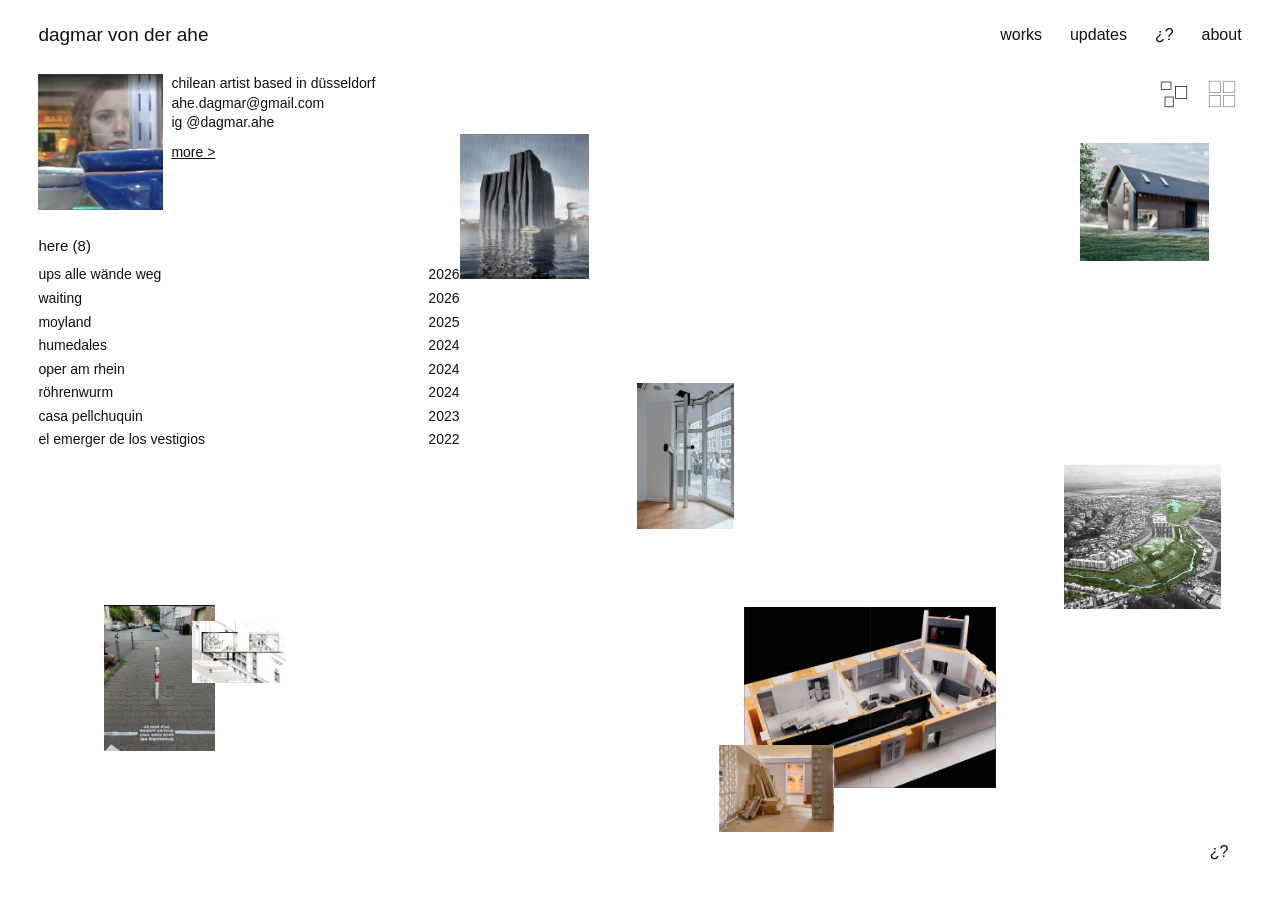
==== commit ca822824: "Add files via upload" ====
--- a/index.html
+++ b/index.html
@@ -1 +1 @@
-<!doctype html><html lang="en"><head><meta charset="utf-8"><meta name="viewport" content="width=device-width,initial-scale=1"><meta name="description" content="Dagmar von der Ahe — artistic and architectural practice"><title>Dagmar von der Ahe — Archive</title><link rel="stylesheet" href="style.css?v=22"><script defer src="script.js?v=22"></script></head><body><header><a class="brand" href="#home">Dagmar von der Ahe<span></span></a><nav aria-label="Main navigation"><a href="#works">Works</a><a href="#news">Updates</a><a href="#notebook" aria-label="Notebook">¿?</a><a href="#about">About</a></nav></header><main id="app" tabindex="-1"><p>Loading archive…</p><noscript>Please enable JavaScript to view the portfolio.</noscript></main><dialog id="project-dialog" aria-labelledby="project-title"><div class="dialog-bar"><button id="close-project" type="button" aria-label="Close project">×</button></div><div id="project-content"></div></dialog><dialog id="lightbox" aria-label="Image gallery"><button id="light-close" aria-label="Close gallery">×</button><button id="light-prev" aria-label="Previous image">&lt;</button><figure><img id="light-image" alt=""><figcaption id="light-caption"></figcaption></figure><button id="light-next" aria-label="Next image">&gt;</button></dialog></body></html>
+<!doctype html><html lang="en"><head><meta charset="utf-8"><meta name="viewport" content="width=device-width,initial-scale=1"><meta name="description" content="Dagmar von der Ahe — artistic and architectural practice"><title>Dagmar von der Ahe — Archive</title><link rel="stylesheet" href="style.css?v=23"><script defer src="script.js?v=23"></script></head><body><header><a class="brand" href="#home">Dagmar von der Ahe<span></span></a><nav aria-label="Main navigation"><a href="#works">Works</a><a href="#news">Updates</a><a href="#notebook" aria-label="Notebook">¿?</a><a href="#about">About</a></nav></header><main id="app" tabindex="-1"><p>Loading archive…</p><noscript>Please enable JavaScript to view the portfolio.</noscript></main><dialog id="project-dialog" aria-labelledby="project-title"><div class="dialog-bar"><button id="close-project" type="button" aria-label="Close project">×</button></div><div id="project-content"></div></dialog><dialog id="lightbox" aria-label="Image gallery"><button id="light-close" aria-label="Close gallery">×</button><button id="light-prev" aria-label="Previous image">&lt;</button><figure><img id="light-image" alt=""><figcaption id="light-caption"></figcaption></figure><button id="light-next" aria-label="Next image">&gt;</button></dialog></body></html>
--- a/style.css
+++ b/style.css
@@ -161,3 +161,25 @@
  #project-content>.more-works .related-grid .square-cover,#project-content>.more-works .related-grid .square-cover img{height:26px}
  .about-page{padding-right:30%}.about-portrait-area{width:27%;height:260px}.about-portrait-area img{left:calc(var(--portrait-x)*.2);width:78%;max-height:110px}
 }
+
+/* v23 – small, airy photographs; full gallery viewport. */
+.home-grid .hover-title{background:transparent!important}
+.stage-wrap{position:relative;display:flex;align-items:stretch;min-width:0}
+.stage-wrap .project-stage{flex:1;min-width:0;height:100%}
+.project-stage figure{display:flex;width:100%;height:100%;max-width:none;min-width:0;gap:0}
+.stage-photo{flex:1;width:100%;height:100%;min-width:0;max-width:none;overflow:hidden}
+.stage-prev,.stage-next{position:absolute;top:50%;transform:translateY(-50%);z-index:2;width:20px;text-shadow:0 0 5px white,0 0 5px white}
+.stage-prev{left:0}.stage-next{right:0}
+#project-content>.more-works{display:grid;grid-template-columns:minmax(0,1fr) auto;grid-template-rows:auto auto;gap:3px 12px;align-items:center}
+#project-content>.more-works h2{grid-column:1;grid-row:1}
+#project-content>.more-works .related-grid{grid-column:1;grid-row:2}
+#project-content>.more-works nav{grid-column:2;grid-row:1 / span 2}
+@media(max-width:650px){
+ body.home-page{height:100dvh;min-height:0;overflow:hidden}
+ body.home-page main{min-height:0;flex:1}
+ .wall{min-height:0!important;flex:1}
+ .wall-bio{width:48%;gap:5px}
+ .bio-works{margin-top:6px}
+ .home-grid .home-images{left:51%;top:40px;bottom:0}
+ .home-grid .hover-title{display:none}
+}
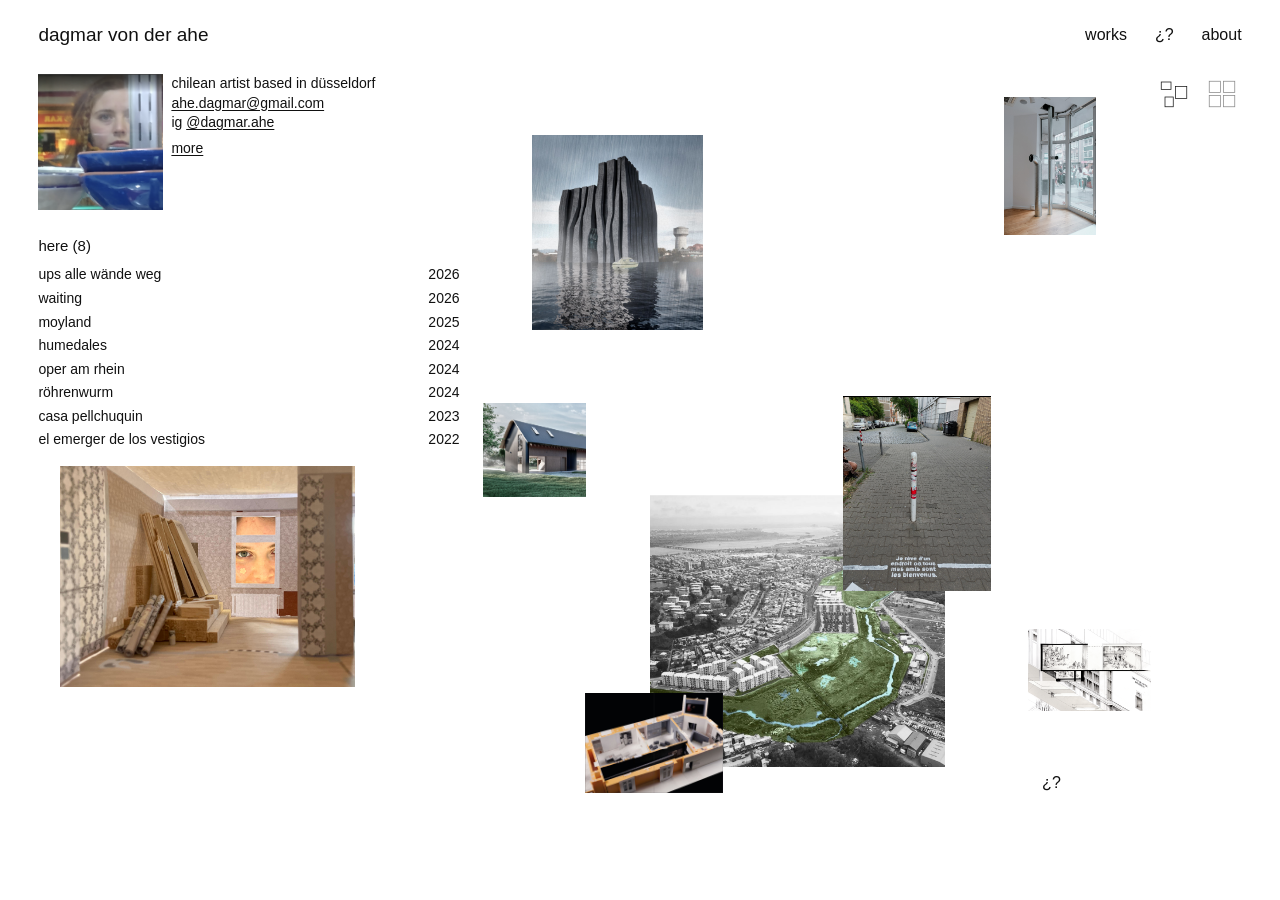
==== commit d4aff20a: "Add files via upload" ====
--- a/index.html
+++ b/index.html
@@ -1 +1 @@
-<!doctype html><html lang="en"><head><meta charset="utf-8"><meta name="viewport" content="width=device-width,initial-scale=1"><meta name="description" content="Dagmar von der Ahe — artistic and architectural practice"><title>Dagmar von der Ahe — Archive</title><link rel="stylesheet" href="style.css?v=23"><script defer src="script.js?v=23"></script></head><body><header><a class="brand" href="#home">Dagmar von der Ahe<span></span></a><nav aria-label="Main navigation"><a href="#works">Works</a><a href="#news">Updates</a><a href="#notebook" aria-label="Notebook">¿?</a><a href="#about">About</a></nav></header><main id="app" tabindex="-1"><p>Loading archive…</p><noscript>Please enable JavaScript to view the portfolio.</noscript></main><dialog id="project-dialog" aria-labelledby="project-title"><div class="dialog-bar"><button id="close-project" type="button" aria-label="Close project">×</button></div><div id="project-content"></div></dialog><dialog id="lightbox" aria-label="Image gallery"><button id="light-close" aria-label="Close gallery">×</button><button id="light-prev" aria-label="Previous image">&lt;</button><figure><img id="light-image" alt=""><figcaption id="light-caption"></figcaption></figure><button id="light-next" aria-label="Next image">&gt;</button></dialog></body></html>
+<!doctype html><html lang="en"><head><meta charset="utf-8"><meta name="viewport" content="width=device-width,initial-scale=1"><meta name="description" content="Dagmar von der Ahe — artistic and architectural practice"><title>Dagmar von der Ahe — Archive</title><link rel="stylesheet" href="style.css?v=24"><script defer src="script.js?v=24"></script></head><body><header><a class="brand" href="#home">Dagmar von der Ahe<span></span></a><nav aria-label="Main navigation"><a href="#works">Works</a><a href="#notebook" aria-label="Notebook">¿?</a><a href="#about">About</a></nav></header><main id="app" tabindex="-1"><p>Loading archive…</p><noscript>Please enable JavaScript to view the portfolio.</noscript></main><dialog id="project-dialog" aria-labelledby="project-title"><div class="dialog-bar"><button id="close-project" type="button" aria-label="Close project">×</button></div><div id="project-content"></div></dialog><dialog id="lightbox" aria-label="Image gallery"><button id="light-close" aria-label="Close gallery">×</button><button id="light-prev" aria-label="Previous image">&lt;</button><figure><img id="light-image" alt=""><figcaption id="light-caption"></figcaption></figure><button id="light-next" aria-label="Next image">&gt;</button></dialog></body></html>
--- a/style.css
+++ b/style.css
@@ -183,3 +183,58 @@
  .home-grid .home-images{left:51%;top:40px;bottom:0}
  .home-grid .hover-title{display:none}
 }
+
+/* v24 */
+header .brand:hover .surname,header .brand:focus-visible .surname{color:inherit;font-style:italic}
+.year-toggle,.year-toggle[aria-pressed=true]{background:transparent!important;color:#111!important;border:0;padding:0}
+.year-toggle[aria-pressed=true]{text-decoration:underline;text-underline-offset:4px}
+.wall-bio .wall-portrait{display:block;margin:0;text-decoration:none}
+.wall-bio .bio-text a{display:inline;margin:0;text-decoration:underline;text-underline-offset:2px;color:inherit;pointer-events:auto}
+.wall-bio .bio-text>a{display:inline-block;margin-top:6px}
+.home-announcement{position:absolute;z-index:6;display:flex;align-items:flex-start;gap:12px;color:#4930ff!important;width:min(32%,360px);line-height:1.2;padding:3px;overflow-wrap:anywhere}
+.home-announcement div{flex:1;min-width:0}
+.home-announcement span,.home-announcement small{display:block;font-size:12px;font-weight:400}
+.home-announcement strong{display:block;font-size:clamp(17px,2vw,28px);font-weight:400;margin:5px 0}
+.home-announcement img{width:24%;max-height:100px;object-fit:contain;object-position:top;flex:none}
+.home-announcement.announcement-small strong{font-size:17px}
+.home-announcement.announcement-large strong{font-size:clamp(20px,2.8vw,34px)}
+.home-announcement:hover strong{text-decoration:underline}
+.youtube-play{display:block;position:relative;padding:0;width:100%;height:100%;overflow:hidden;text-decoration:none;border:0;background:#eee}
+.youtube-play img{width:100%;height:100%;object-fit:contain;display:block}
+.youtube-play span{position:absolute;top:50%;left:50%;transform:translate(-50%,-50%);color:white;text-shadow:0 1px 5px #000;font-size:22px}
+.project-link a,.about-page .cv-row a{text-decoration:underline;text-underline-offset:2px}
+.project-info-scroll{touch-action:pan-y}
+.about-columns{display:grid;grid-template-columns:repeat(2,minmax(0,1fr));gap:16px 32px;margin-top:20px}
+.about-columns .cv-section{margin:0}
+.about-columns .cv-row{grid-template-columns:minmax(40px,65px) minmax(0,1fr);gap:12px;font-size:13px;line-height:1.35}
+.about-columns .cv-section h2{margin-bottom:6px}
+.about-more{position:absolute;bottom:0;right:0;background:white;color:#111;text-decoration:underline;z-index:2;padding:5px 8px}
+.about-details{border:0;border-radius:4px;box-shadow:0 5px 50px #0002;background:white;padding:30px;max-height:90dvh;overflow:auto}
+.about-details::backdrop{background:#fffc}
+.about-details-close{display:block;margin-left:auto;font-size:28px}
+.about-details .cv-more[hidden],.about-more[hidden]{display:none}
+@media(min-width:701px){
+ body.about-screen{height:100dvh;min-height:0;overflow:hidden}
+ body.about-screen main{min-height:0;display:flex;flex-direction:column;padding-bottom:0}
+ .about-page{padding:0 0 25px;flex:1;min-height:0;overflow:hidden}
+ .about-top{max-width:65%;padding-right:12px}
+ .about-portrait-area{width:28%;height:150px;top:15px}
+ .about-portrait-area img{width:35%;max-height:125px}
+ .about-columns{grid-template-columns:repeat(3,minmax(0,1fr));gap:18px 30px}
+}
+@media(max-width:700px){
+ #close-project,#light-close{font-size:32px!important;width:44px!important;height:44px!important;line-height:44px!important;padding:0}
+ #project-dialog .dialog-bar{height:46px;padding:0 10px}
+ .about-columns{display:block}
+ .about-columns .cv-section{margin:22px 0}
+ .about-page{padding-right:0}
+ .about-top{max-width:70%}
+}
+@media(max-width:650px){
+ .wall-bio .wall-portrait{width:calc(min(100%,var(--portrait-width)) * .75)}
+ .home-announcement{width:47%;gap:5px;padding:2px}
+ .home-announcement span,.home-announcement small{font-size:10px}
+ .home-announcement strong,.home-announcement.announcement-large strong{font-size:16px}
+ .home-announcement.announcement-small strong{font-size:13px}
+ .home-announcement img{width:27%;max-height:65px}
+}
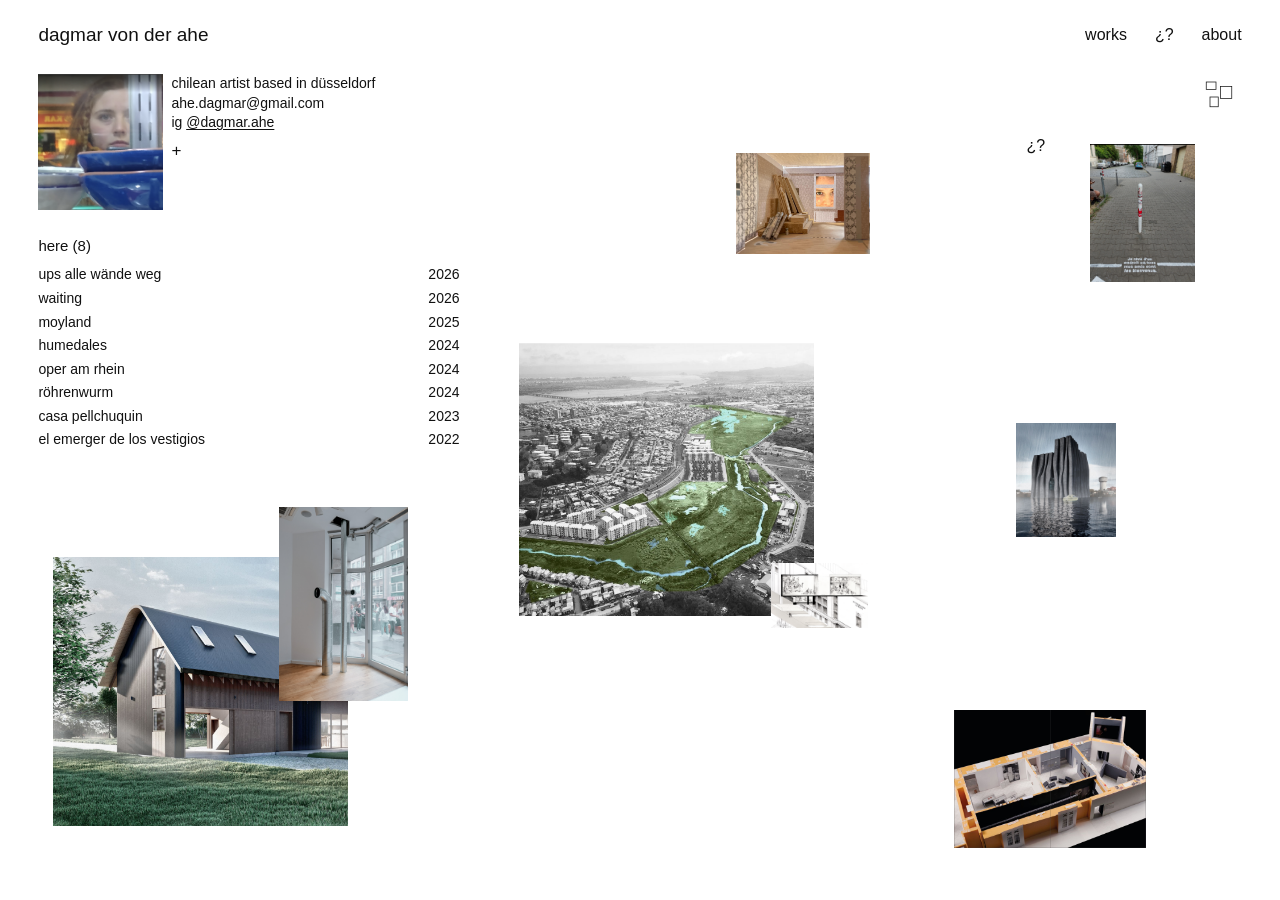
==== commit b829ab18: "Add files via upload" ====
--- a/index.html
+++ b/index.html
@@ -1 +1 @@
-<!doctype html><html lang="en"><head><meta charset="utf-8"><meta name="viewport" content="width=device-width,initial-scale=1"><meta name="description" content="Dagmar von der Ahe — artistic and architectural practice"><title>Dagmar von der Ahe — Archive</title><link rel="stylesheet" href="style.css?v=24"><script defer src="script.js?v=24"></script></head><body><header><a class="brand" href="#home">Dagmar von der Ahe<span></span></a><nav aria-label="Main navigation"><a href="#works">Works</a><a href="#notebook" aria-label="Notebook">¿?</a><a href="#about">About</a></nav></header><main id="app" tabindex="-1"><p>Loading archive…</p><noscript>Please enable JavaScript to view the portfolio.</noscript></main><dialog id="project-dialog" aria-labelledby="project-title"><div class="dialog-bar"><button id="close-project" type="button" aria-label="Close project">×</button></div><div id="project-content"></div></dialog><dialog id="lightbox" aria-label="Image gallery"><button id="light-close" aria-label="Close gallery">×</button><button id="light-prev" aria-label="Previous image">&lt;</button><figure><img id="light-image" alt=""><figcaption id="light-caption"></figcaption></figure><button id="light-next" aria-label="Next image">&gt;</button></dialog></body></html>
+<!doctype html><html lang="en"><head><meta charset="utf-8"><meta name="viewport" content="width=device-width,initial-scale=1"><meta name="description" content="Dagmar von der Ahe — artistic and architectural practice"><title>Dagmar von der Ahe — Archive</title><link rel="stylesheet" href="style.css?v=25"><script defer src="script.js?v=25"></script></head><body><header><a class="brand" href="#home">Dagmar von der Ahe<span></span></a><nav aria-label="Main navigation"><a href="#works">Works</a><a href="#notebook" aria-label="Notebook">¿?</a><a href="#about">About</a></nav></header><main id="app" tabindex="-1"><p>Loading archive…</p><noscript>Please enable JavaScript to view the portfolio.</noscript></main><dialog id="project-dialog" aria-labelledby="project-title"><div class="dialog-bar"><button id="close-project" type="button" aria-label="Close project">×</button></div><div id="project-content"></div></dialog><dialog id="lightbox" aria-label="Image gallery"><button id="light-close" aria-label="Close gallery">×</button><button id="light-prev" aria-label="Previous image">&lt;</button><figure><img id="light-image" alt=""><figcaption id="light-caption"></figcaption></figure><button id="light-next" aria-label="Next image">&gt;</button></dialog></body></html>
--- a/style.css
+++ b/style.css
@@ -238,3 +238,36 @@
  .home-announcement.announcement-small strong{font-size:13px}
  .home-announcement img{width:27%;max-height:65px}
 }
+
+/* v25 — simpler editing and presentation */
+.compact-meta{color:#111!important;font-size:14px;margin-bottom:18px}
+.project-info .project-meta{margin-top:0;margin-bottom:20px}
+.project-info .project-meta dt{color:#777}
+.project-info .project-meta dd{color:#111}
+.wall-bio .bio-text .bio-plus{text-decoration:none;font-size:17px}
+.about-links{display:block;line-height:1.5}
+.about-links a{text-decoration:underline}
+.note h2{font-size:18px;font-weight:400;line-height:1.25}
+.note-photo{display:block;width:100%;padding:0;border:0;background:transparent}
+.note-photo img{display:block;width:100%;height:auto}
+.home-announcement{width:min(30%,340px);align-items:flex-start}
+.announcement-poster{position:relative;display:block;flex:none;width:30%}
+.home-announcement .announcement-poster img{width:100%;height:auto;max-height:110px;display:block;object-fit:contain}
+.home-announcement .announcement-hover{position:absolute;inset:0;height:100%!important;opacity:0;background:#fff}
+@media(hover:hover){.home-announcement:hover .announcement-hover{opacity:1}}
+.home-announcement.announcement-XS strong{font-size:14px}
+.home-announcement.announcement-S strong{font-size:18px}
+.home-announcement.announcement-M strong{font-size:24px}
+.home-announcement.announcement-L strong{font-size:28px}
+.home-announcement.announcement-XL strong{font-size:34px}
+#lightbox::backdrop{background:rgba(255,255,255,.5)}
+#light-caption{display:none}
+@media(max-width:650px){
+ .home-announcement{width:45%;gap:5px}
+ .home-announcement .announcement-poster img{max-height:80px}
+ .home-announcement.announcement-XS strong{font-size:12px}
+ .home-announcement.announcement-S strong{font-size:14px}
+ .home-announcement.announcement-M strong{font-size:16px}
+ .home-announcement.announcement-L strong{font-size:19px}
+ .home-announcement.announcement-XL strong{font-size:22px}
+}
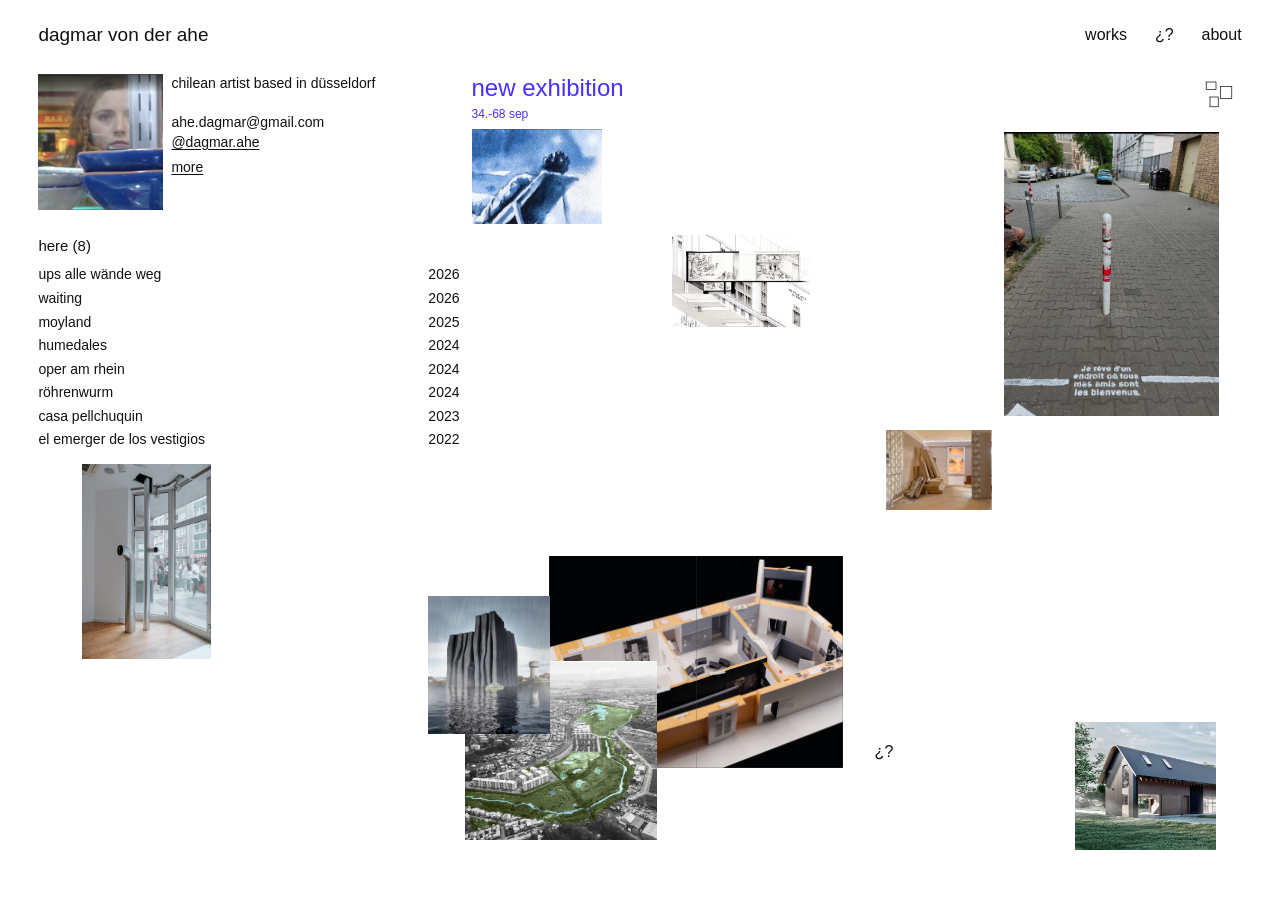
==== commit 82ed799b: "Add files via upload" ====
--- a/index.html
+++ b/index.html
@@ -1 +1 @@
-<!doctype html><html lang="en"><head><meta charset="utf-8"><meta name="viewport" content="width=device-width,initial-scale=1"><meta name="description" content="Dagmar von der Ahe — artistic and architectural practice"><title>Dagmar von der Ahe — Archive</title><link rel="stylesheet" href="style.css?v=25"><script defer src="script.js?v=25"></script></head><body><header><a class="brand" href="#home">Dagmar von der Ahe<span></span></a><nav aria-label="Main navigation"><a href="#works">Works</a><a href="#notebook" aria-label="Notebook">¿?</a><a href="#about">About</a></nav></header><main id="app" tabindex="-1"><p>Loading archive…</p><noscript>Please enable JavaScript to view the portfolio.</noscript></main><dialog id="project-dialog" aria-labelledby="project-title"><div class="dialog-bar"><button id="close-project" type="button" aria-label="Close project">×</button></div><div id="project-content"></div></dialog><dialog id="lightbox" aria-label="Image gallery"><button id="light-close" aria-label="Close gallery">×</button><button id="light-prev" aria-label="Previous image">&lt;</button><figure><img id="light-image" alt=""><figcaption id="light-caption"></figcaption></figure><button id="light-next" aria-label="Next image">&gt;</button></dialog></body></html>
+<!doctype html><html lang="en"><head><meta charset="utf-8"><meta name="viewport" content="width=device-width,initial-scale=1"><meta name="description" content="Dagmar von der Ahe — artistic and architectural practice"><title>Dagmar von der Ahe — Archive</title><link rel="stylesheet" href="style.css?v=26"><script defer src="script.js?v=26"></script></head><body><header><a class="brand" href="#home">Dagmar von der Ahe<span></span></a><nav aria-label="Main navigation"><a href="#works">Works</a><a href="#notebook" aria-label="Notebook">¿?</a><a href="#about">About</a></nav></header><main id="app" tabindex="-1"><p>Loading archive…</p><noscript>Please enable JavaScript to view the portfolio.</noscript></main><dialog id="project-dialog" aria-labelledby="project-title"><div class="dialog-bar"><button id="close-project" type="button" aria-label="Close project">×</button></div><div id="project-content"></div></dialog><dialog id="lightbox" aria-label="Image gallery"><button id="light-close" aria-label="Close gallery">×</button><button id="light-prev" aria-label="Previous image">&lt;</button><figure><img id="light-image" alt=""><figcaption id="light-caption"></figcaption></figure><button id="light-next" aria-label="Next image">&gt;</button></dialog></body></html>
--- a/style.css
+++ b/style.css
@@ -271,3 +271,32 @@
  .home-announcement.announcement-L strong{font-size:19px}
  .home-announcement.announcement-XL strong{font-size:22px}
 }
+
+/* v26 — announcement aligned to the biography, poster beneath text. */
+.home-announcement{flex-direction:column;align-items:flex-start;gap:8px;padding:0;line-height:1.2}
+.home-announcement strong{margin:0 0 4px;font-weight:400}
+.home-announcement .announcement-heading{display:block;font-size:12px;line-height:1.2;margin:0 0 4px}
+.home-announcement .announcement-poster{width:min(42%,130px);max-width:100%;flex:none}
+.home-announcement .announcement-poster img{width:100%;height:auto;max-height:130px;object-fit:contain;object-position:left top}
+.home-announcement .announcement-poster .announcement-hover{height:100%!important;object-position:left top}
+.wall-bio .bio-text .bio-more{font-size:inherit;text-decoration:underline;text-underline-offset:2px}
+@media(max-width:650px){
+ .home-announcement .announcement-poster{width:min(55%,85px)}
+ .home-announcement .announcement-poster img{max-height:85px}
+ .home-announcement .announcement-heading{font-size:10px}
+}
+@keyframes home-hover-tremor{
+ 0%,100%{transform:translate(0,0)}
+ 16%{transform:translate(.65px,-.4px)}
+ 33%{transform:translate(-.6px,.55px)}
+ 50%{transform:translate(.45px,.35px)}
+ 66%{transform:translate(-.55px,-.5px)}
+ 83%{transform:translate(.3px,.6px)}
+}
+@media(hover:hover) and (pointer:fine) and (prefers-reduced-motion:no-preference){
+ body.home-page:not(.modal-open) .wall-card:hover .wall-photo,
+ body.home-page:not(.modal-open) .wall-portrait:hover img,
+ body.home-page:not(.modal-open) .home-announcement:hover .announcement-poster{
+   animation:home-hover-tremor .65s steps(1,end) infinite!important;
+ }
+}
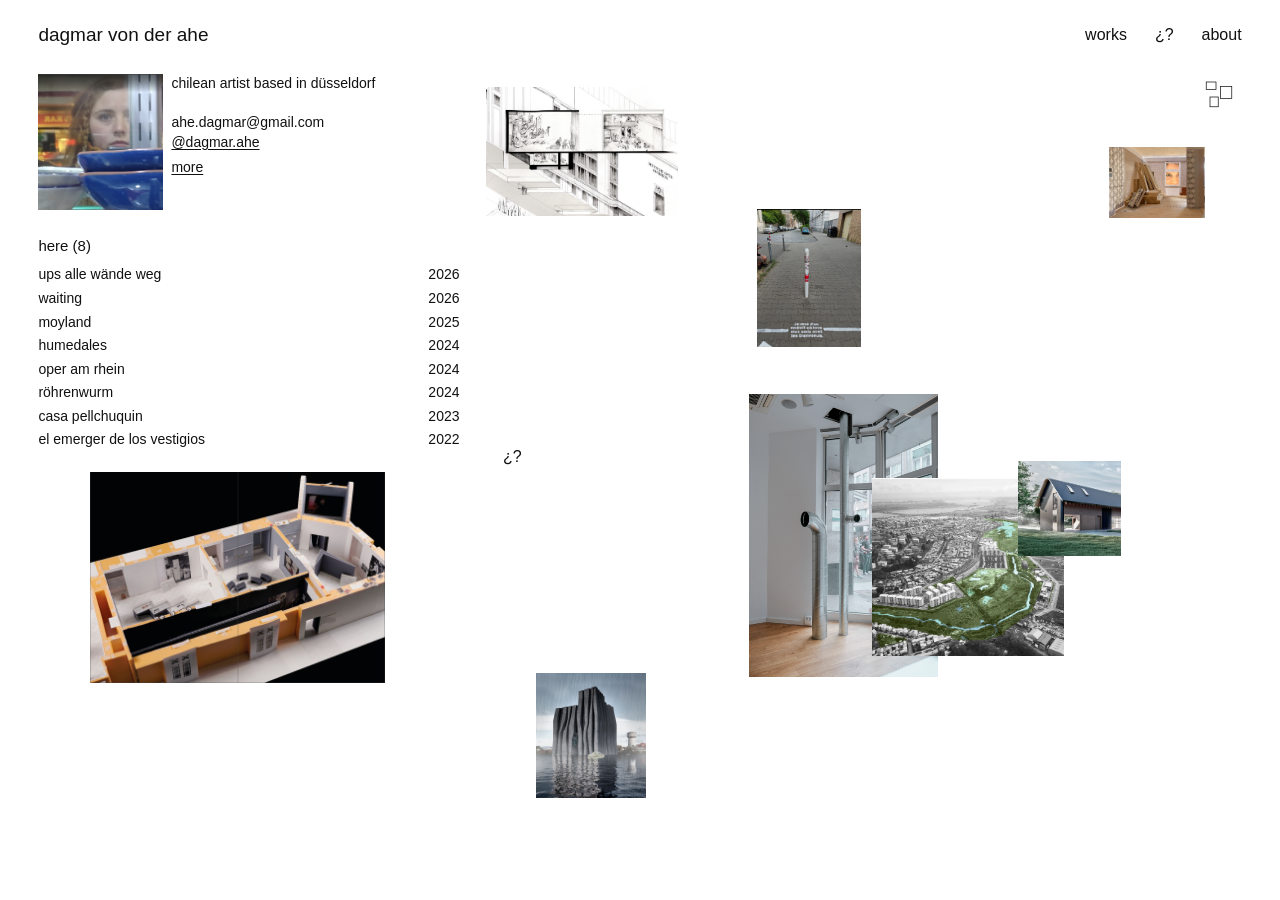
==== commit 8e7b331d: "Add files via upload" ====
--- a/index.html
+++ b/index.html
@@ -1 +1 @@
-<!doctype html><html lang="en"><head><meta charset="utf-8"><meta name="viewport" content="width=device-width,initial-scale=1"><meta name="description" content="Dagmar von der Ahe — artistic and architectural practice"><title>Dagmar von der Ahe — Archive</title><link rel="stylesheet" href="style.css?v=26"><script defer src="script.js?v=26"></script></head><body><header><a class="brand" href="#home">Dagmar von der Ahe<span></span></a><nav aria-label="Main navigation"><a href="#works">Works</a><a href="#notebook" aria-label="Notebook">¿?</a><a href="#about">About</a></nav></header><main id="app" tabindex="-1"><p>Loading archive…</p><noscript>Please enable JavaScript to view the portfolio.</noscript></main><dialog id="project-dialog" aria-labelledby="project-title"><div class="dialog-bar"><button id="close-project" type="button" aria-label="Close project">×</button></div><div id="project-content"></div></dialog><dialog id="lightbox" aria-label="Image gallery"><button id="light-close" aria-label="Close gallery">×</button><button id="light-prev" aria-label="Previous image">&lt;</button><figure><img id="light-image" alt=""><figcaption id="light-caption"></figcaption></figure><button id="light-next" aria-label="Next image">&gt;</button></dialog></body></html>
+<!doctype html><html lang="en"><head><meta charset="utf-8"><meta name="viewport" content="width=device-width,initial-scale=1"><meta name="description" content="Dagmar von der Ahe — artistic and architectural practice"><title>Dagmar von der Ahe — Archive</title><link rel="stylesheet" href="style.css?v=27"><script defer src="script.js?v=27"></script></head><body><header><a class="brand" href="#home">Dagmar von der Ahe<span></span></a><nav aria-label="Main navigation"><a href="#works">Works</a><a href="#notebook" aria-label="Notebook">¿?</a><a href="#about">About</a></nav></header><main id="app" tabindex="-1"><p>Loading archive…</p><noscript>Please enable JavaScript to view the portfolio.</noscript></main><dialog id="project-dialog" aria-labelledby="project-title"><div class="dialog-bar"><button id="close-project" type="button" aria-label="Close project">×</button></div><div id="project-content"></div></dialog><dialog id="lightbox" aria-label="Image gallery"><button id="light-close" aria-label="Close gallery">×</button><button id="light-prev" aria-label="Previous image">&lt;</button><figure><img id="light-image" alt=""><figcaption id="light-caption"></figcaption></figure><button id="light-next" aria-label="Next image">&gt;</button></dialog></body></html>
--- a/style.css
+++ b/style.css
@@ -287,11 +287,11 @@
 }
 @keyframes home-hover-tremor{
  0%,100%{transform:translate(0,0)}
- 16%{transform:translate(.65px,-.4px)}
- 33%{transform:translate(-.6px,.55px)}
- 50%{transform:translate(.45px,.35px)}
- 66%{transform:translate(-.55px,-.5px)}
- 83%{transform:translate(.3px,.6px)}
+ 16%{transform:translate(0.455px,-0.280px)}
+ 33%{transform:translate(-0.420px,0.385px)}
+ 50%{transform:translate(0.315px,0.245px)}
+ 66%{transform:translate(-0.385px,-0.350px)}
+ 83%{transform:translate(0.210px,0.420px)}
 }
 @media(hover:hover) and (pointer:fine) and (prefers-reduced-motion:no-preference){
  body.home-page:not(.modal-open) .wall-card:hover .wall-photo,
@@ -300,3 +300,6 @@
    animation:home-hover-tremor .65s steps(1,end) infinite!important;
  }
 }
+
+.youtube{position:relative}.youtube iframe{position:absolute;inset:0;z-index:1}.youtube iframe.youtube-loading{opacity:0;pointer-events:none}
+.youtube-play[aria-busy="true"]{cursor:progress}
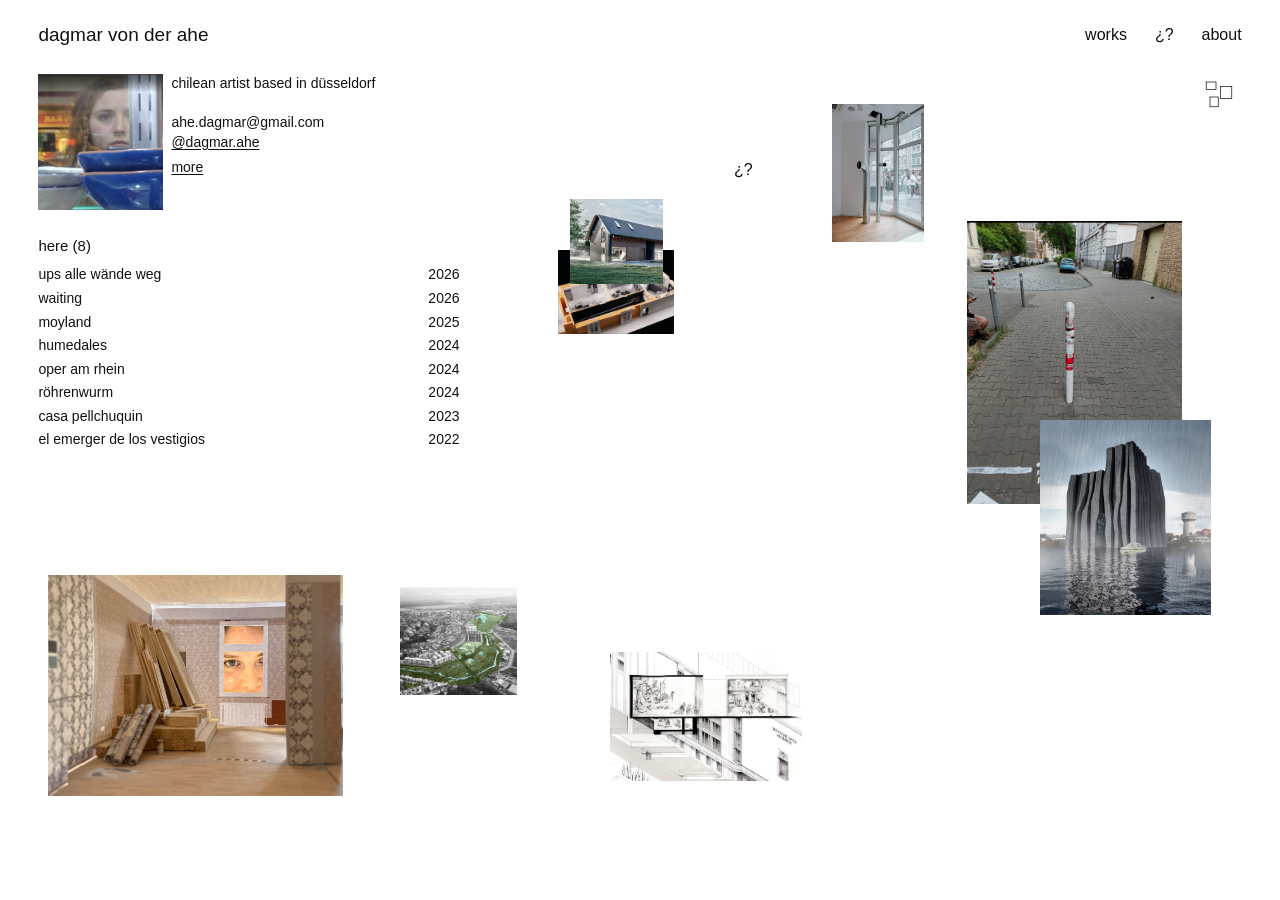
==== commit 8d044684: "Add files via upload" ====
--- a/index.html
+++ b/index.html
@@ -1 +1 @@
-<!doctype html><html lang="en"><head><meta charset="utf-8"><meta name="viewport" content="width=device-width,initial-scale=1"><meta name="description" content="Dagmar von der Ahe — artistic and architectural practice"><title>Dagmar von der Ahe — Archive</title><link rel="stylesheet" href="style.css?v=27"><script defer src="script.js?v=27"></script></head><body><header><a class="brand" href="#home">Dagmar von der Ahe<span></span></a><nav aria-label="Main navigation"><a href="#works">Works</a><a href="#notebook" aria-label="Notebook">¿?</a><a href="#about">About</a></nav></header><main id="app" tabindex="-1"><p>Loading archive…</p><noscript>Please enable JavaScript to view the portfolio.</noscript></main><dialog id="project-dialog" aria-labelledby="project-title"><div class="dialog-bar"><button id="close-project" type="button" aria-label="Close project">×</button></div><div id="project-content"></div></dialog><dialog id="lightbox" aria-label="Image gallery"><button id="light-close" aria-label="Close gallery">×</button><button id="light-prev" aria-label="Previous image">&lt;</button><figure><img id="light-image" alt=""><figcaption id="light-caption"></figcaption></figure><button id="light-next" aria-label="Next image">&gt;</button></dialog></body></html>
+<!doctype html><html lang="en"><head><meta charset="utf-8"><meta name="viewport" content="width=device-width,initial-scale=1"><meta name="description" content="Dagmar von der Ahe — artistic and architectural practice"><title>Dagmar von der Ahe — Archive</title><link rel="stylesheet" href="style.css?v=28"><script defer src="script.js?v=28"></script></head><body><header><a class="brand" href="#home">Dagmar von der Ahe<span></span></a><nav aria-label="Main navigation"><a href="#works">Works</a><a href="#notebook" aria-label="Notebook">¿?</a><a href="#about">About</a></nav></header><main id="app" tabindex="-1"><p>Loading archive…</p><noscript>Please enable JavaScript to view the portfolio.</noscript></main><dialog id="project-dialog" aria-labelledby="project-title"><div class="dialog-bar"><button id="close-project" type="button" aria-label="Close project">×</button></div><div id="project-content"></div></dialog><dialog id="lightbox" aria-label="Image gallery"><button id="light-close" aria-label="Close gallery">×</button><button id="light-prev" aria-label="Previous image">&lt;</button><figure><img id="light-image" alt=""><figcaption id="light-caption"></figcaption></figure><button id="light-next" aria-label="Next image">&gt;</button></dialog></body></html>
--- a/style.css
+++ b/style.css
@@ -303,3 +303,18 @@
 
 .youtube{position:relative}.youtube iframe{position:absolute;inset:0;z-index:1}.youtube iframe.youtube-loading{opacity:0;pointer-events:none}
 .youtube-play[aria-busy="true"]{cursor:progress}
+
+/* v28 — unobtrusive project navigation, credits and equal text sizes */
+.project-info .modal-heading h1{font-size:28px}
+.project-info .compact-meta,.project-info .project-meta,.project-info .description,.project-info .project-link{font-size:14px;line-height:1.5;color:#111}
+.project-info .project-meta dt,.project-info .project-meta dd{color:#111}
+.project-info .project-credits,.project-stage .photo-credit{font-size:11px;line-height:1.4;color:#888;font-weight:400;white-space:pre-wrap}
+.project-info .project-credits{margin:0 0 14px}
+.project-stage figure.with-photo-credit{position:relative;padding-bottom:19px}
+.project-stage .photo-credit{position:absolute;left:50%;transform:translateX(-50%);text-align:right;margin:0;white-space:nowrap;max-width:100%;overflow:hidden;text-overflow:ellipsis;visibility:hidden;pointer-events:none}
+.project-edge-nav a{position:absolute;top:50%;transform:translateY(-50%);font-size:19px;font-weight:400;line-height:1;color:#777;width:22px;height:44px;display:flex;align-items:center;justify-content:center;text-decoration:none}
+.project-edge-nav a:hover,.project-edge-nav a:focus-visible{color:#111}
+.project-edge-prev{left:-22px}.project-edge-next{right:-22px}
+#project-content>.more-works{grid-template-columns:minmax(0,1fr)}
+@media(min-width:701px){#project-dialog{overflow:visible}}
+@media(max-width:700px){.project-edge-nav{display:none}}
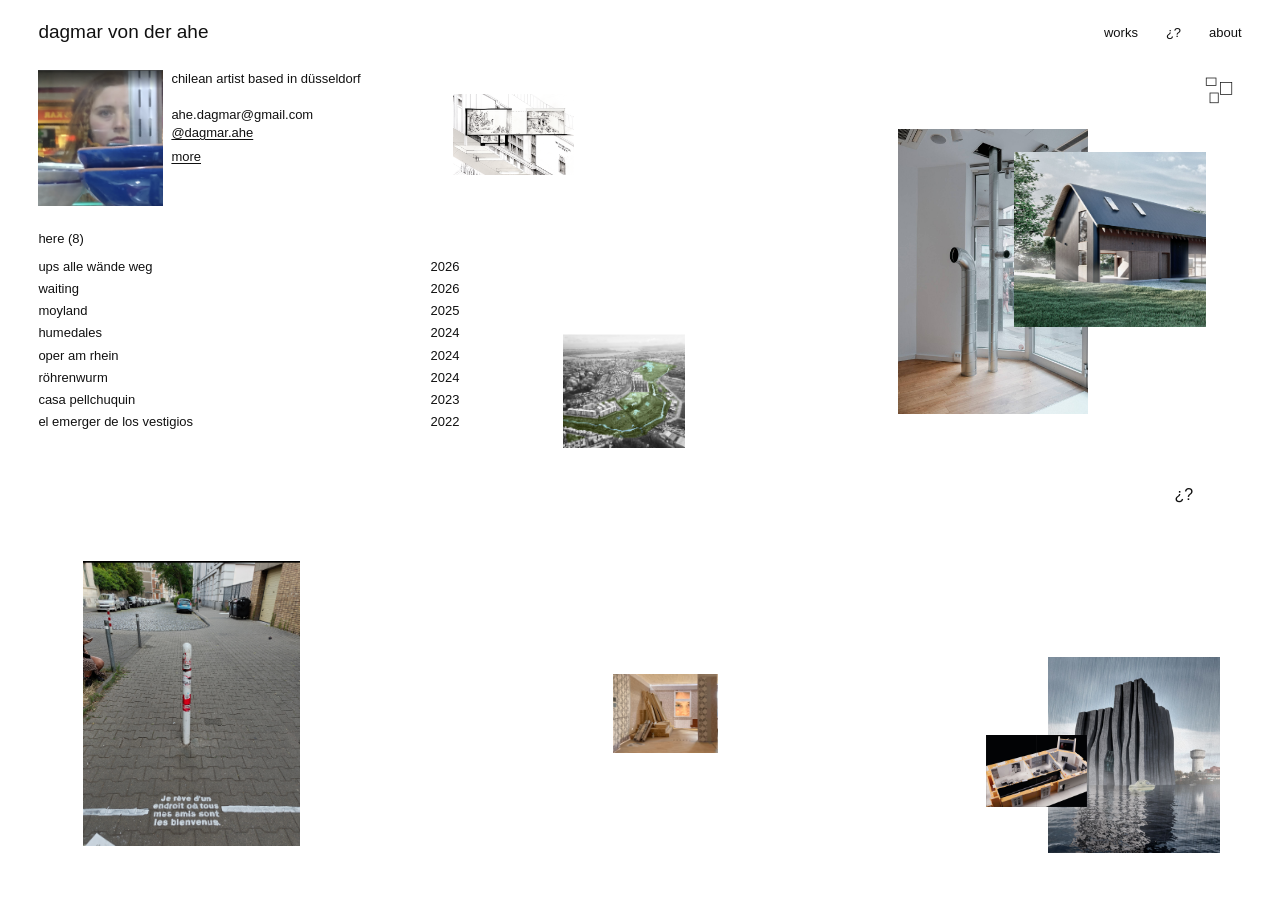
==== commit 1e28b94d: "Add files via upload" ====
--- a/index.html
+++ b/index.html
@@ -1 +1 @@
-<!doctype html><html lang="en"><head><meta charset="utf-8"><meta name="viewport" content="width=device-width,initial-scale=1"><meta name="description" content="Dagmar von der Ahe — artistic and architectural practice"><title>Dagmar von der Ahe — Archive</title><link rel="stylesheet" href="style.css?v=28"><script defer src="script.js?v=28"></script></head><body><header><a class="brand" href="#home">Dagmar von der Ahe<span></span></a><nav aria-label="Main navigation"><a href="#works">Works</a><a href="#notebook" aria-label="Notebook">¿?</a><a href="#about">About</a></nav></header><main id="app" tabindex="-1"><p>Loading archive…</p><noscript>Please enable JavaScript to view the portfolio.</noscript></main><dialog id="project-dialog" aria-labelledby="project-title"><div class="dialog-bar"><button id="close-project" type="button" aria-label="Close project">×</button></div><div id="project-content"></div></dialog><dialog id="lightbox" aria-label="Image gallery"><button id="light-close" aria-label="Close gallery">×</button><button id="light-prev" aria-label="Previous image">&lt;</button><figure><img id="light-image" alt=""><figcaption id="light-caption"></figcaption></figure><button id="light-next" aria-label="Next image">&gt;</button></dialog></body></html>
+<!doctype html><html lang="en"><head><meta charset="utf-8"><meta name="viewport" content="width=device-width,initial-scale=1"><meta name="description" content="Dagmar von der Ahe — artistic and architectural practice"><title>Dagmar von der Ahe — Archive</title><link rel="stylesheet" href="style.css?v=29"><script defer src="script.js?v=29"></script></head><body><header><a class="brand" href="#home">Dagmar von der Ahe<span></span></a><nav aria-label="Main navigation"><a href="#works">Works</a><a href="#notebook" aria-label="Notebook">¿?</a><a href="#about">About</a></nav></header><main id="app" tabindex="-1"><p>Loading archive…</p><noscript>Please enable JavaScript to view the portfolio.</noscript></main><dialog id="project-dialog" aria-labelledby="project-title"><div class="dialog-bar"><button id="close-project" type="button" aria-label="Close project">×</button></div><div id="project-content"></div></dialog><dialog id="lightbox" aria-label="Image gallery"><button id="light-close" aria-label="Close gallery">×</button><button id="light-prev" aria-label="Previous image">&lt;</button><figure><img id="light-image" alt=""><figcaption id="light-caption"></figcaption></figure><button id="light-next" aria-label="Next image">&gt;</button></dialog></body></html>
--- a/style.css
+++ b/style.css
@@ -318,3 +318,39 @@
 #project-content>.more-works{grid-template-columns:minmax(0,1fr)}
 @media(min-width:701px){#project-dialog{overflow:visible}}
 @media(max-width:700px){.project-edge-nav{display:none}}
+
+/* v29 — consistent readable typography, quiet navigation and proportional media */
+body{font-size:13px}
+header nav a,.wall-bio,.wall-card,.wall-card .hover-title,.bio-works h2,.category-filters,.category-filters button,.grid-project span,.grid-project small,.works-table,.works-table.with-thumbs,.works-table th button,.about-top p,.about-links,.cv-row,.about-columns .cv-row,.note p,.note small,.note figcaption,.news-filters button,.year-toggle,.project-info .compact-meta,.project-info .project-meta,.project-info .description,.project-info .project-link,#project-content>.more-works h2{font-size:13px}
+.project-info .project-meta dt{color:#777}
+.project-info .project-meta dd{color:#111}
+.project-info .project-credits{margin:0 0 3px}
+.project-info .project-credits:last-of-type{margin-bottom:14px}
+.project-info .desktop-photo-credit{display:block}
+.project-stage figure.with-photo-credit{padding-bottom:0}
+.project-stage .photo-credit{display:none}
+#project-dialog{overflow:hidden}
+#project-content>.more-works{grid-template-columns:minmax(0,1fr) auto;grid-template-rows:auto auto}
+#project-content>.more-works .project-edge-nav{display:flex;grid-column:2;grid-row:1;align-items:center;gap:12px;margin:0}
+#project-content>.more-works .project-edge-nav a{position:static;transform:none;width:22px;height:22px;font-size:16px;line-height:1;color:#777}
+#project-content>.more-works .project-edge-nav a:hover{color:#111}
+.project-info{position:relative}
+.project-scroll-more{position:absolute;bottom:0;left:50%;transform:translateX(-50%);display:grid;place-items:center;width:36px;height:21px;padding:0;border:0;background:#fff;color:#888;font-size:15px;line-height:1;z-index:3}
+.project-scroll-more span{display:block;transform:rotate(90deg)}
+.project-scroll-more[hidden]{display:none!important}
+.project-info-scroll{padding-bottom:23px}
+*{scrollbar-width:thin;scrollbar-color:#e7e7e7 transparent}
+*::-webkit-scrollbar,.project-info-scroll::-webkit-scrollbar{width:2px;height:2px}
+*::-webkit-scrollbar-track{background:transparent}
+*::-webkit-scrollbar-thumb,.project-info-scroll::-webkit-scrollbar-thumb{background:#e7e7e7;border-radius:3px}
+*::-webkit-scrollbar-button{display:none}
+.project-stage figure{container-type:size}
+.project-stage .youtube{width:min(100cqw,177.7778cqh);height:auto;aspect-ratio:16/9;max-height:none;flex:none;background:#f3f3f3}
+.project-stage .youtube.youtube-vertical{width:min(100cqw,56.25cqh);aspect-ratio:9/16}
+.project-stage .youtube-play img{object-fit:contain}
+.project-stage video{width:auto;height:auto;max-width:100%;max-height:100%;object-fit:contain}
+@media(max-width:700px){
+ .project-info .desktop-photo-credit{display:none}
+ .project-stage figure.with-photo-credit{padding-bottom:19px}
+ .project-stage .photo-credit{display:block}
+}
